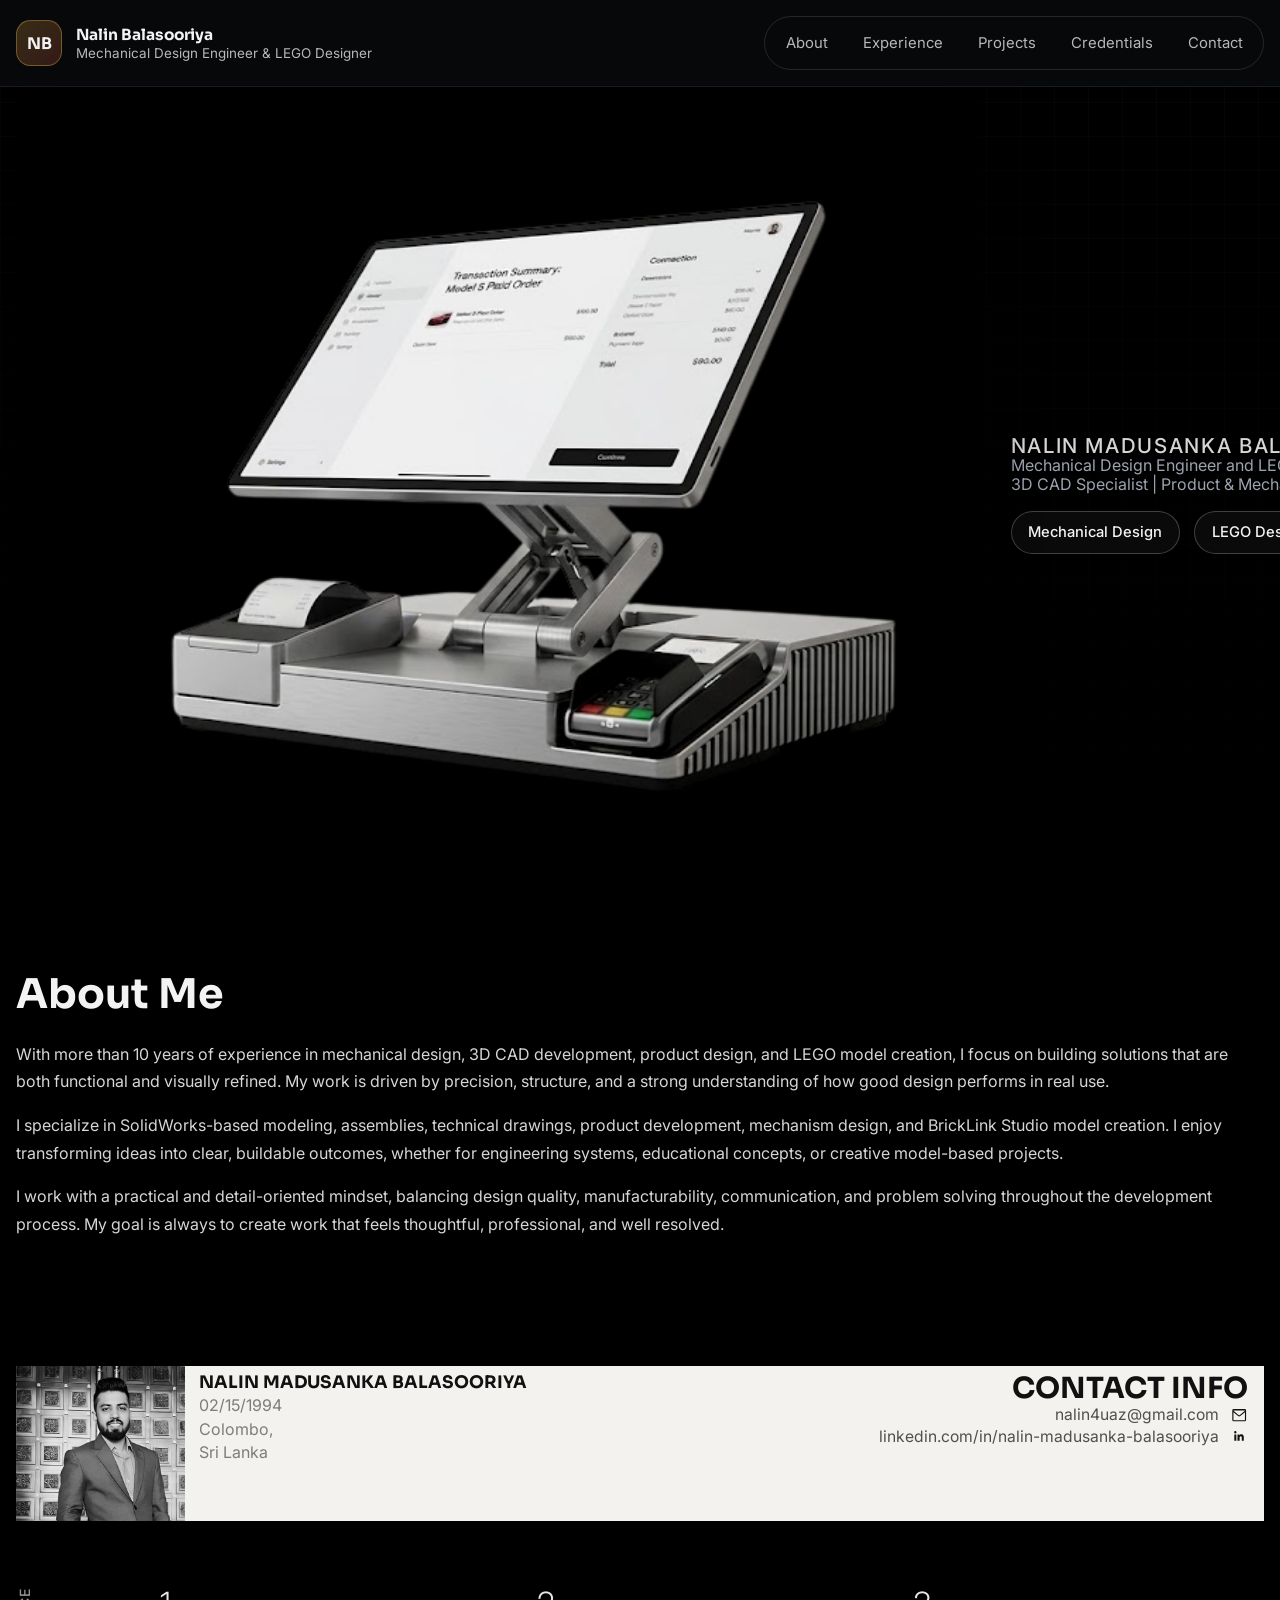
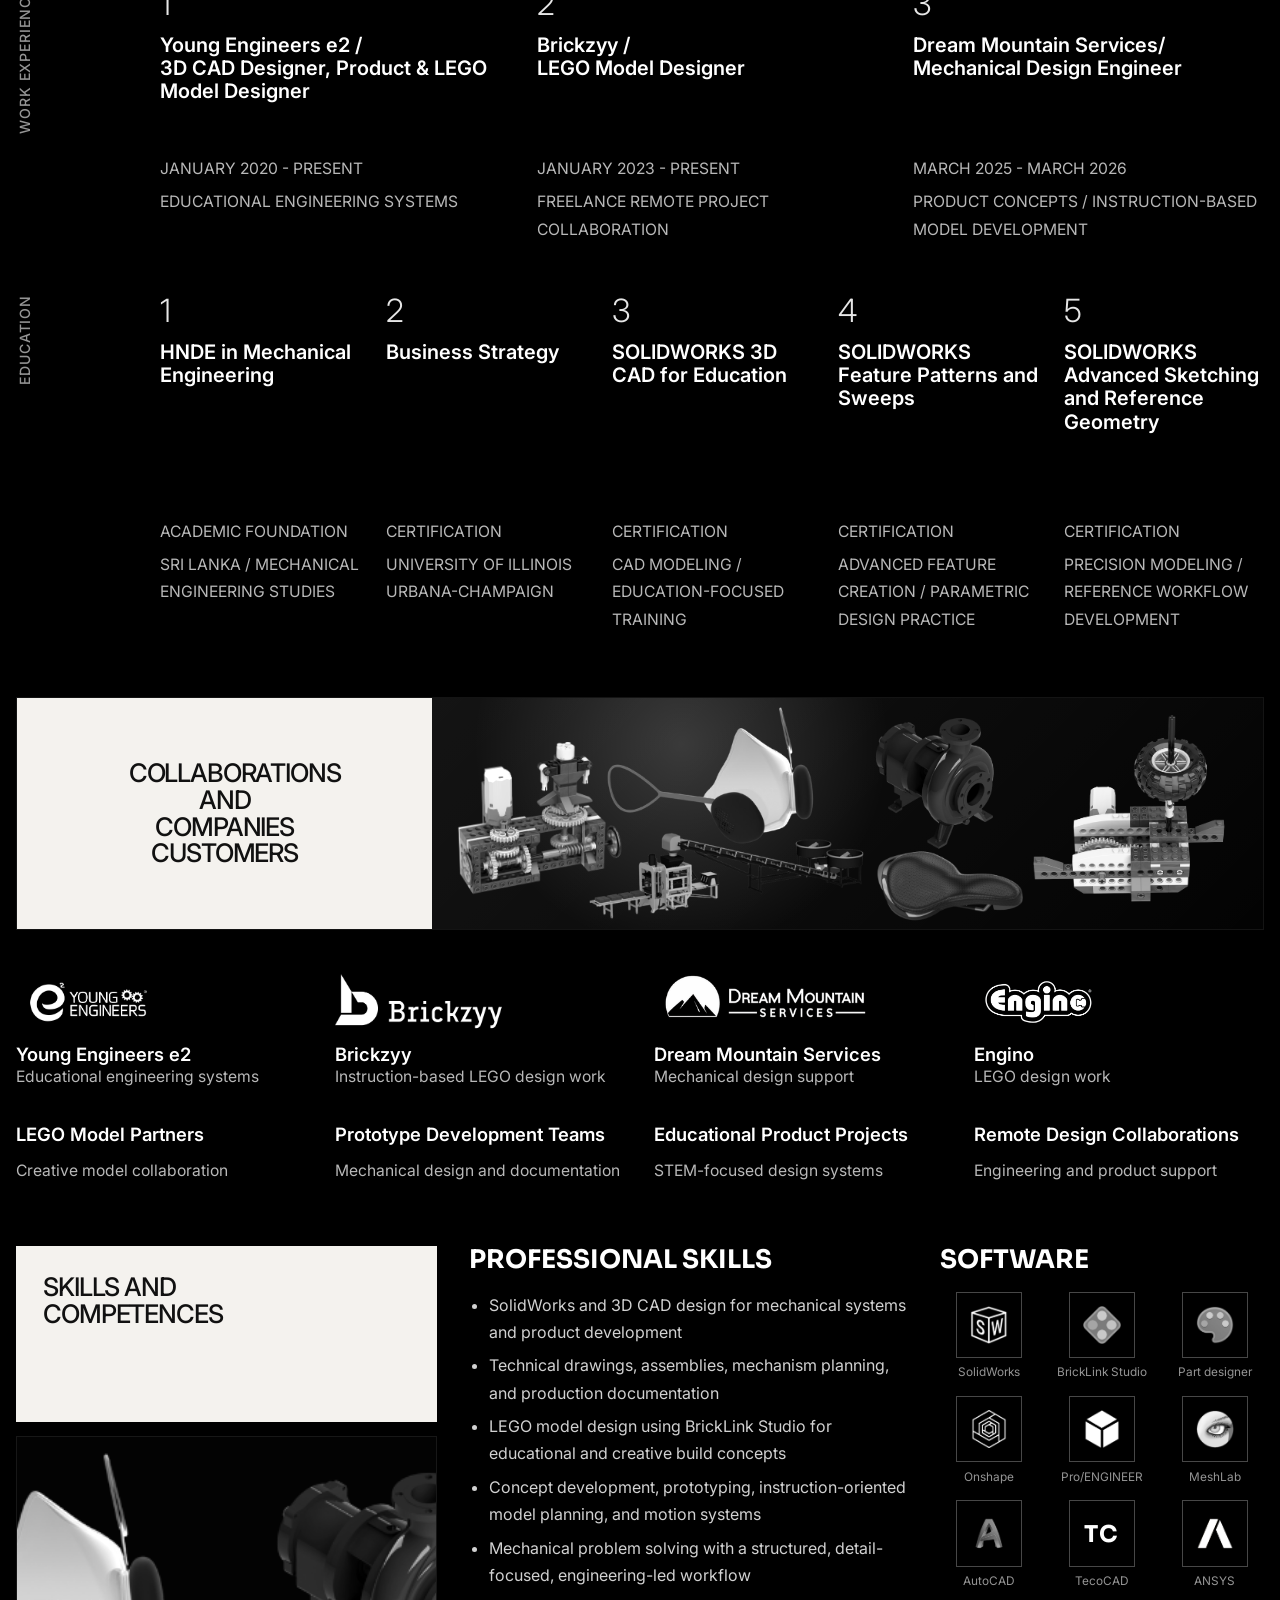
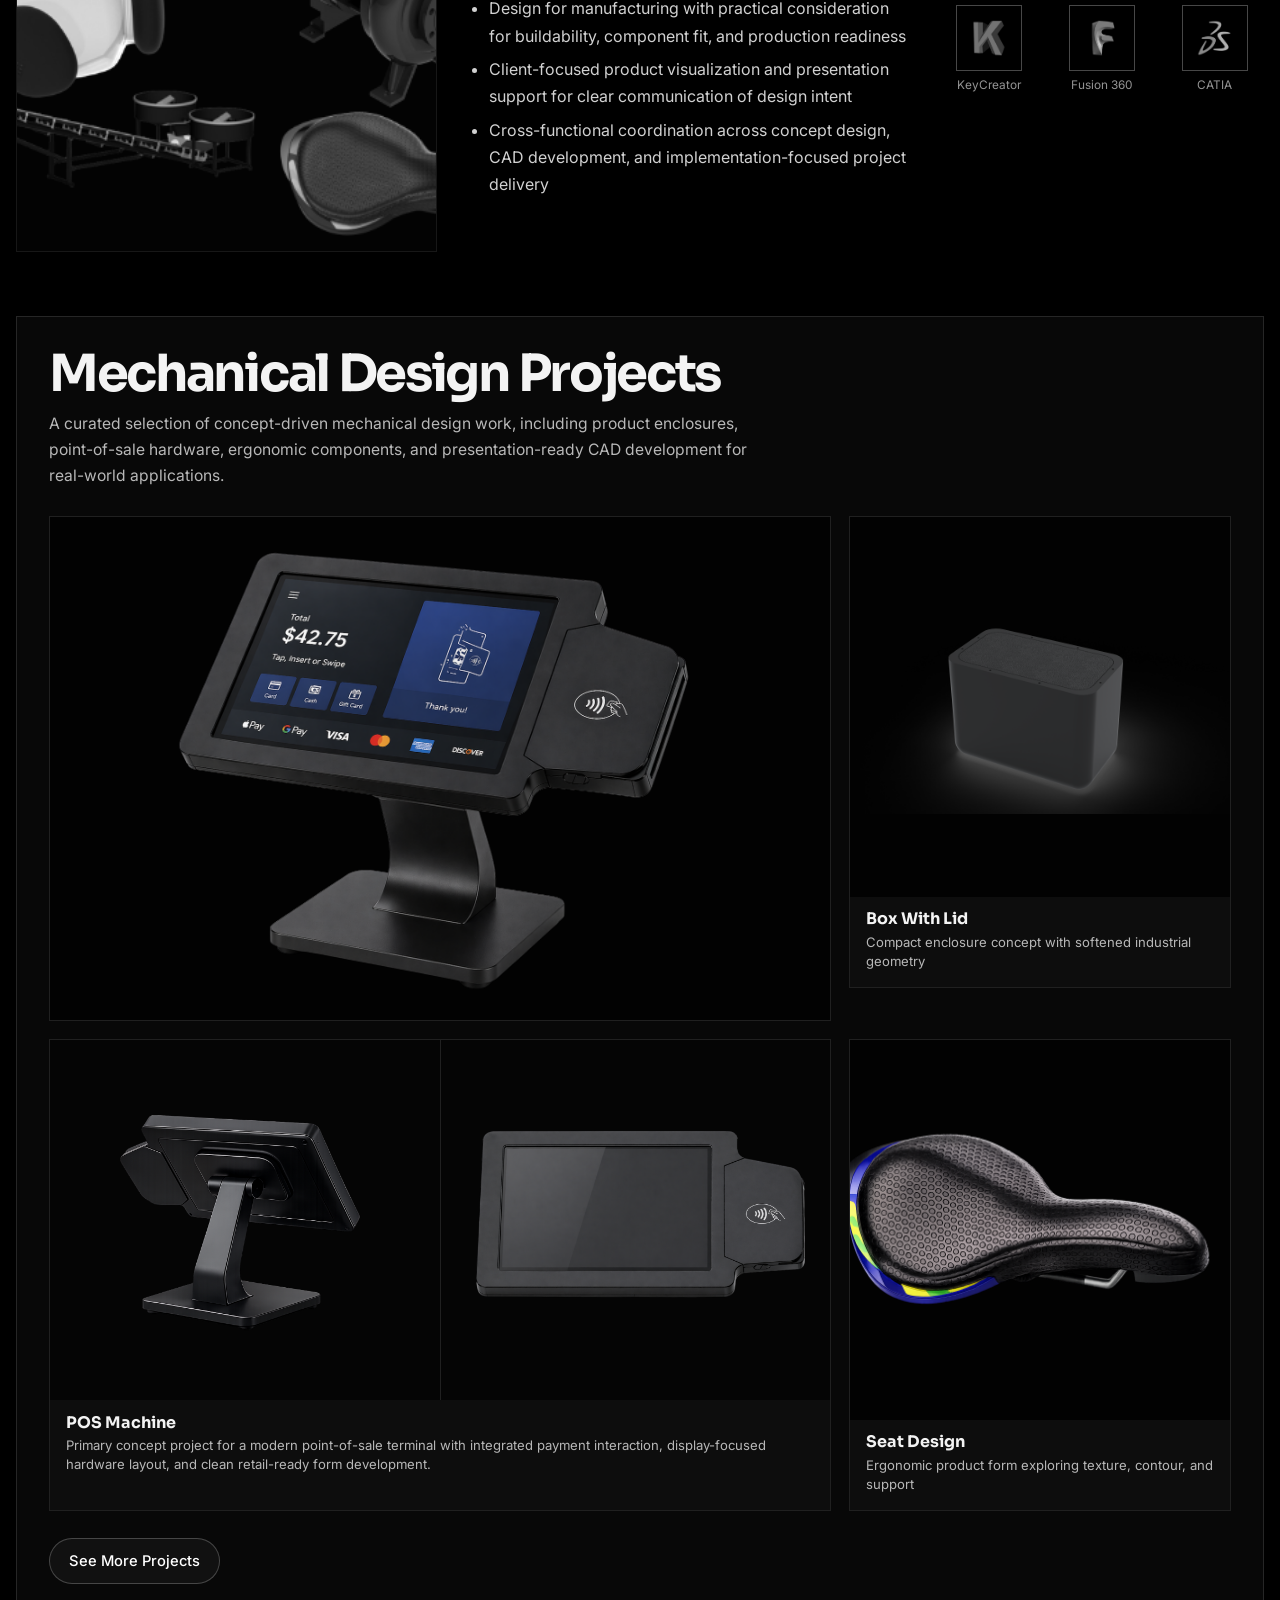
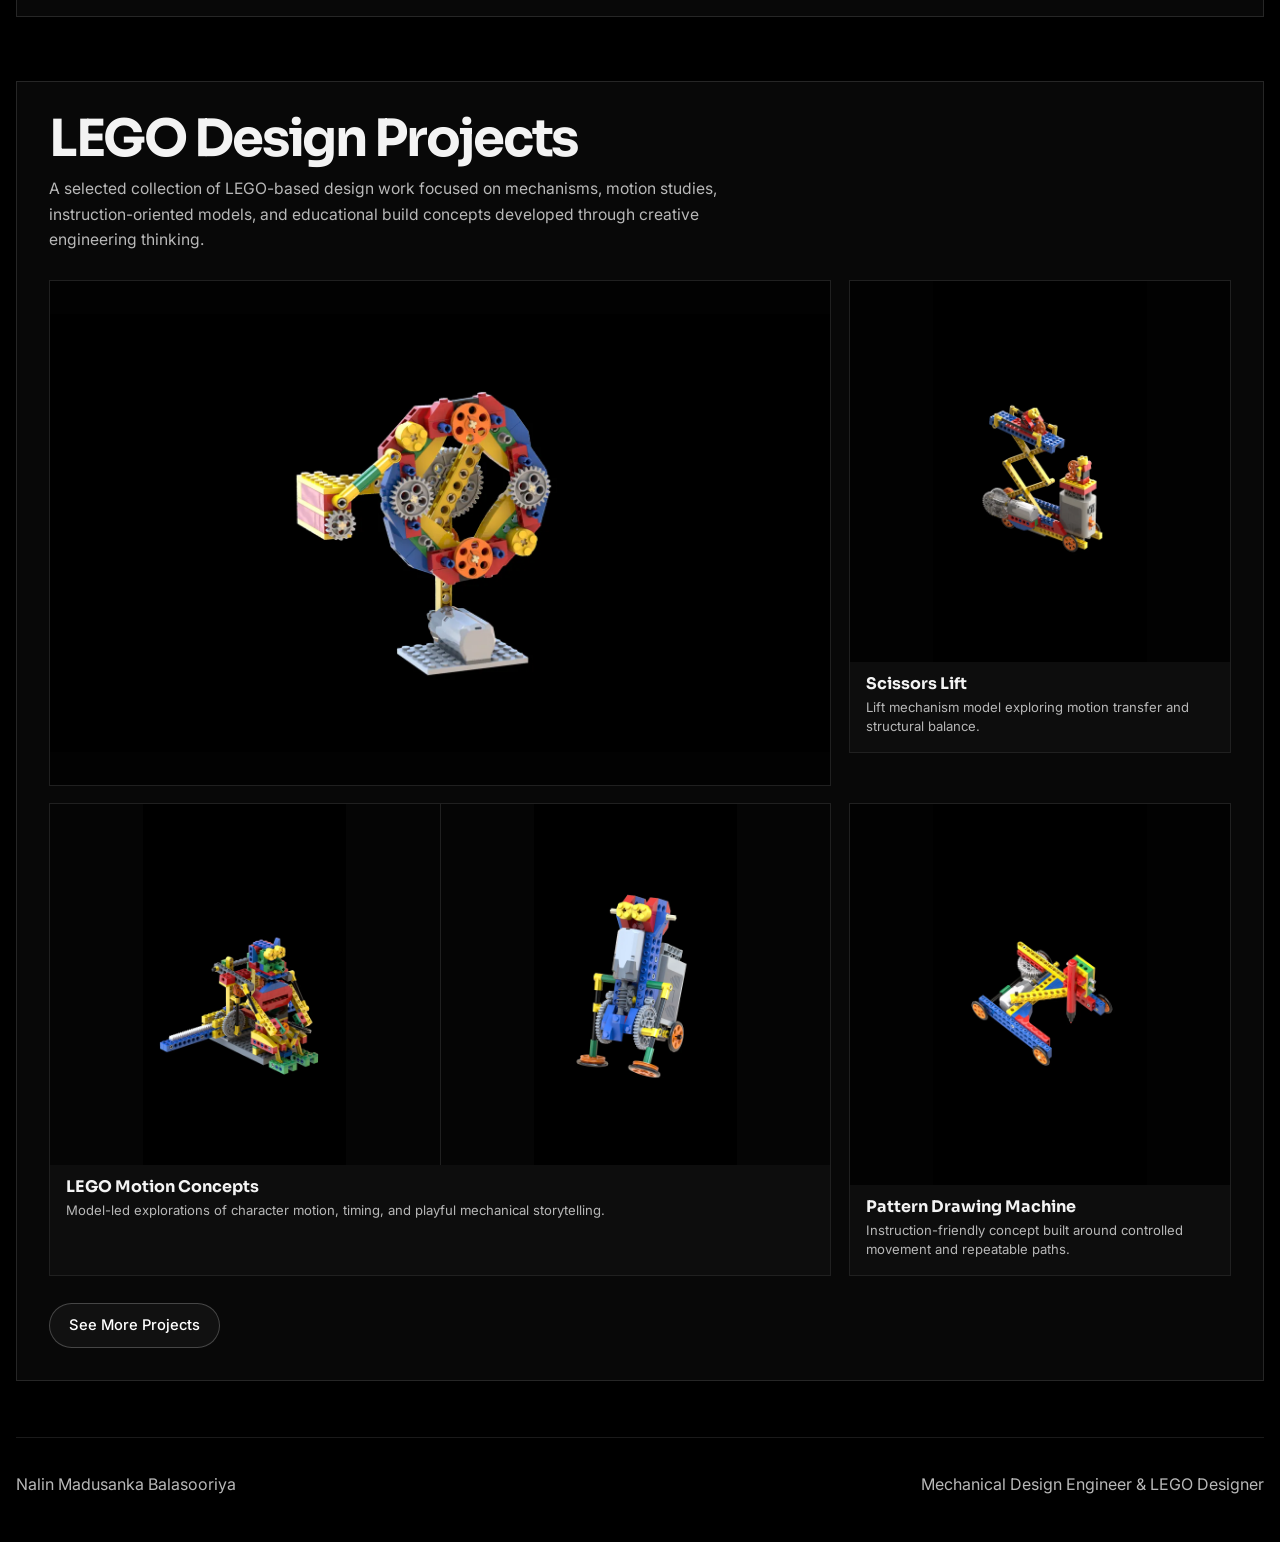
==== index.html @ e6e5eb61 "Publish portfolio site" ====
<!DOCTYPE html>
<html lang="en">
  <head>
    <meta charset="UTF-8" />
    <meta name="viewport" content="width=device-width, initial-scale=1.0" />
    <title>Nalin Madusanka Balasooriya | Mechanical Design Engineer & LEGO Designer</title>
    <meta
      name="description"
      content="Portfolio of Nalin Madusanka Balasooriya, Mechanical Design Engineer and LEGO Designer specializing in SolidWorks, product development, CAD systems, and LEGO model design."
    />
    <link rel="preconnect" href="https://fonts.googleapis.com" />
    <link rel="preconnect" href="https://fonts.gstatic.com" crossorigin />
    <link
      href="https://fonts.googleapis.com/css2?family=Inter:wght@400;500;600;700;800&family=Sora:wght@600;700;800&display=swap"
      rel="stylesheet"
    />
    <link rel="stylesheet" href="styles.css?v=3" />
  </head>
  <body>
    <header class="topbar">
      <div class="shell topbar-inner">
        <a class="brand" href="#home" aria-label="Go to homepage">
          <span class="brand-mark">NB</span>
          <span class="brand-copy">
            <strong>Nalin Balasooriya</strong>
            <span>Mechanical Design Engineer & LEGO Designer</span>
          </span>
        </a>

        <button
          class="menu-toggle"
          type="button"
          aria-expanded="false"
          aria-controls="site-nav"
          aria-label="Toggle navigation"
        >
          <span></span>
          <span></span>
        </button>

        <nav class="nav" id="site-nav" aria-label="Primary navigation">
          <a href="#about">About</a>
          <a href="#experience">Experience</a>
          <a href="projects.html">Projects</a>
          <a href="#credentials">Credentials</a>
          <a href="#contact">Contact</a>
        </nav>
      </div>
    </header>

    <main id="home">
      <section class="hero-band">
        <div class="shell hero-layout">
          <div class="hero-gallery">
            <div class="hero-showcase">
              <article class="hero-frame hero-frame-large">
                <img src="assets/hero/hero-main-transparent.png" alt="Hero project composition" loading="eager" />
              </article>
            </div>
          </div>

          <div class="hero-copy">
            <p class="hero-nameplate">NALIN MADUSANKA BALASOORIYA</p>
            <p class="hero-subtitle">
              Mechanical Design Engineer and LEGO Designer | 3D CAD Specialist |
              Product & Mechanical Design
            </p>
            <div class="hero-discipline-buttons">
              <a class="discipline-button" href="projects.html#mechanical-gallery">Mechanical Design</a>
              <a class="discipline-button" href="projects.html#lego-gallery">LEGO Design</a>
            </div>
          </div>
        </div>
      </section>

      <section class="about-contact-section" id="about">
        <div class="shell">
          <div class="about-block reveal">
            <h2>About Me</h2>
            <p>
              With more than 10 years of experience in mechanical design, 3D CAD
              development, product design, and LEGO model creation, I focus on
              building solutions that are both functional and visually refined.
              My work is driven by precision, structure, and a strong
              understanding of how good design performs in real use.
            </p>
            <p>
              I specialize in SolidWorks-based modeling, assemblies, technical
              drawings, product development, mechanism design, and BrickLink
              Studio model creation. I enjoy transforming ideas into clear,
              buildable outcomes, whether for engineering systems, educational
              concepts, or creative model-based projects.
            </p>
            <p>
              I work with a practical and detail-oriented mindset, balancing
              design quality, manufacturability, communication, and problem
              solving throughout the development process. My goal is always to
              create work that feels thoughtful, professional, and well
              resolved.
            </p>
          </div>

          <div class="contact-band reveal" id="contact">
            <div class="contact-band-visual">
              <img
                class="contact-band-photo"
                src="assets/profile/nalin-profile.png"
                alt="Portrait of Nalin Madusanka Balasooriya"
                loading="lazy"
              />
            </div>

            <div class="contact-band-details">
              <div class="contact-band-person">
                <h3>NALIN MADUSANKA BALASOORIYA</h3>
                <span>02/15/1994</span>
                <span>Colombo,</span>
                <span>Sri Lanka</span>
              </div>

              <div class="contact-band-info">
                <h3>CONTACT INFO</h3>
                <a href="mailto:nalin4uaz@gmail.com" class="contact-band-link">
                  <span>nalin4uaz@gmail.com</span>
                  <span class="contact-band-icon" aria-hidden="true">
                    <svg viewBox="0 0 24 24" role="img" focusable="false">
                      <path
                        d="M3 5.75A1.75 1.75 0 0 1 4.75 4h14.5A1.75 1.75 0 0 1 21 5.75v12.5A1.75 1.75 0 0 1 19.25 20H4.75A1.75 1.75 0 0 1 3 18.25V5.75Zm1.5.39v.18l7.02 5.63a.75.75 0 0 0 .96 0l7.02-5.63v-.18a.25.25 0 0 0-.25-.25H4.75a.25.25 0 0 0-.25.25Zm15 2.11-6.08 4.88a2.25 2.25 0 0 1-2.84 0L4.5 8.25v10a.25.25 0 0 0 .25.25h14.5a.25.25 0 0 0 .25-.25v-10Z"
                      />
                    </svg>
                  </span>
                </a>
                <a
                  href="https://www.linkedin.com/in/nalin-madusanka-balasooriya"
                  class="contact-band-link"
                  target="_blank"
                  rel="noreferrer"
                >
                  <span>linkedin.com/in/nalin-madusanka-balasooriya</span>
                  <span class="contact-band-icon" aria-hidden="true">
                    <svg viewBox="0 0 24 24" role="img" focusable="false">
                      <path
                        d="M6.94 8.5A1.56 1.56 0 1 1 6.94 5.38a1.56 1.56 0 0 1 0 3.12ZM5.63 9.75h2.63V18H5.63V9.75Zm4.13 0h2.52v1.13h.04c.35-.66 1.22-1.35 2.5-1.35 2.67 0 3.18 1.76 3.18 4.05V18h-2.63v-3.93c0-.94-.02-2.15-1.31-2.15-1.31 0-1.51 1.02-1.51 2.08V18H9.76V9.75Z"
                      />
                    </svg>
                  </span>
                </a>
              </div>
            </div>
          </div>
        </div>
      </section>

      <section class="story-section section-dark experience-page" id="experience">
        <div class="shell story-grid">
          <aside class="story-index reveal" aria-hidden="true"></aside>

          <div class="story-content">
            <div class="experience-board reveal">
              <div class="resume-row">
                <div class="resume-label">WORK EXPERIENCE</div>
                <div class="resume-track resume-track-work">
                  <article class="resume-card">
                    <span class="resume-number">1</span>
                    <h3>Young Engineers e2 /<br />3D CAD Designer, Product & LEGO Model Designer</h3>
                    <p class="resume-meta">JANUARY 2020 - PRESENT</p>
                    <p class="resume-location">EDUCATIONAL ENGINEERING SYSTEMS</p>
                  </article>

                  <article class="resume-card">
                    <span class="resume-number">2</span>
                    <h3>Brickzyy /<br />LEGO Model Designer</h3>
                    <p class="resume-meta">JANUARY 2023 - PRESENT</p>
                    <p class="resume-location">FREELANCE REMOTE PROJECT COLLABORATION</p>
                  </article>

                  <article class="resume-card">
                    <span class="resume-number">3</span>
                    <h3>Dream Mountain Services/<br />Mechanical Design Engineer</h3>
                    <p class="resume-meta">MARCH 2025 - MARCH 2026</p>
                    <p class="resume-location">PRODUCT CONCEPTS / INSTRUCTION-BASED MODEL DEVELOPMENT</p>
                  </article>
                </div>
              </div>

              <div class="resume-row">
                <div class="resume-label">EDUCATION</div>
                <div class="resume-track resume-track-education">
                  <article class="resume-card">
                    <span class="resume-number">1</span>
                    <h3>HNDE in Mechanical Engineering</h3>
                    <p class="resume-meta">ACADEMIC FOUNDATION</p>
                    <p class="resume-location">SRI LANKA / MECHANICAL ENGINEERING STUDIES</p>
                  </article>

                  <article class="resume-card">
                    <span class="resume-number">2</span>
                    <h3>Business Strategy</h3>
                    <p class="resume-meta">CERTIFICATION</p>
                    <p class="resume-location">UNIVERSITY OF ILLINOIS URBANA-CHAMPAIGN</p>
                  </article>

                  <article class="resume-card">
                    <span class="resume-number">3</span>
                    <h3>SOLIDWORKS 3D CAD for Education</h3>
                    <p class="resume-meta">CERTIFICATION</p>
                    <p class="resume-location">CAD MODELING / EDUCATION-FOCUSED TRAINING</p>
                  </article>

                  <article class="resume-card">
                    <span class="resume-number">4</span>
                    <h3>SOLIDWORKS Feature Patterns and Sweeps</h3>
                    <p class="resume-meta">CERTIFICATION</p>
                    <p class="resume-location">ADVANCED FEATURE CREATION / PARAMETRIC DESIGN PRACTICE</p>
                  </article>

                  <article class="resume-card">
                    <span class="resume-number">5</span>
                    <h3>SOLIDWORKS Advanced Sketching and Reference Geometry</h3>
                    <p class="resume-meta">CERTIFICATION</p>
                    <p class="resume-location">PRECISION MODELING / REFERENCE WORKFLOW DEVELOPMENT</p>
                  </article>
                </div>
              </div>
            </div>
          </div>
        </div>
      </section>

      <section class="story-section section-dark" id="projects">
        <div class="shell story-grid">
          <aside class="story-index reveal" aria-hidden="true"></aside>

          <div class="story-content">
            <div class="collab-hero reveal">
              <div class="collab-intro">
                <h2>Collaborations and Companies Customers</h2>
              </div>
              <div class="collab-visual">
                <img
                  src="assets/hero/collab-banner.png"
                  alt="Industrial design placeholder render"
                  loading="lazy"
                />
              </div>
            </div>

            <div class="collab-grid reveal">
              <article class="collab-card">
                <div class="collab-logo collab-logo-image" aria-label="Young Engineers e2 logo">
                  <img
                    src="assets/logos/young-engineers-e2-white-v2.png"
                    alt="Young Engineers e2 logo"
                    loading="lazy"
                  />
                </div>
                <h3>Young Engineers e2</h3>
                <p>Educational engineering systems</p>
              </article>

              <article class="collab-card">
                <div class="collab-logo collab-logo-image" aria-label="Brickzyy logo">
                  <img
                    src="assets/logos/brickzyy-logo-white.png"
                    alt="Brickzyy logo"
                    loading="lazy"
                  />
                </div>
                <h3>Brickzyy</h3>
                <p>Instruction-based LEGO design work</p>
              </article>

              <article class="collab-card">
                <div class="collab-logo collab-logo-image" aria-label="Dream Mountain Services logo">
                  <img
                    src="assets/logos/dream-mountain-services-white.png"
                    alt="Dream Mountain Services logo"
                    loading="lazy"
                  />
                </div>
                <h3>Dream Mountain Services</h3>
                <p>Mechanical design support</p>
              </article>

              <article class="collab-card">
                <div class="collab-logo collab-logo-image" aria-label="Engino logo">
                  <img
                    src="assets/logos/engino-white.png"
                    alt="Engino logo"
                    loading="lazy"
                  />
                </div>
                <h3>Engino</h3>
                <p>LEGO design work</p>
              </article>

              <article class="collab-card">
                <h3>LEGO Model Partners</h3>
                <p>Creative model collaboration</p>
              </article>

              <article class="collab-card">
                <h3>Prototype Development Teams</h3>
                <p>Mechanical design and documentation</p>
              </article>

              <article class="collab-card">
                <h3>Educational Product Projects</h3>
                <p>STEM-focused design systems</p>
              </article>

              <article class="collab-card">
                <h3>Remote Design Collaborations</h3>
                <p>Engineering and product support</p>
              </article>
            </div>
          </div>
        </div>
      </section>

      <section class="story-section section-dark" id="credentials">
        <div class="shell story-grid">
          <aside class="story-index reveal" aria-hidden="true"></aside>

          <div class="story-content">
            <div class="competency-layout reveal">
              <div class="competency-left">
                <div class="competency-heading-box">
                  <h2>Skills and Competences</h2>
                </div>
                <div class="competency-image-box">
                  <img
                    src="assets/hero/collab-banner.png"
                    alt="Engineering systems detail render"
                    loading="lazy"
                  />
                </div>
              </div>

              <div class="competency-right">
                <div class="competency-top">
                  <section class="competency-panel competency-text-panel">
                    <h3>Professional Skills</h3>
                    <ul class="competency-list">
                      <li>SolidWorks and 3D CAD design for mechanical systems and product development</li>
                      <li>Technical drawings, assemblies, mechanism planning, and production documentation</li>
                      <li>LEGO model design using BrickLink Studio for educational and creative build concepts</li>
                      <li>Concept development, prototyping, instruction-oriented model planning, and motion systems</li>
                      <li>Mechanical problem solving with a structured, detail-focused, engineering-led workflow</li>
                      <li>Design for manufacturing with practical consideration for buildability, component fit, and production readiness</li>
                      <li>Client-focused product visualization and presentation support for clear communication of design intent</li>
                      <li>Cross-functional coordination across concept design, CAD development, and implementation-focused project delivery</li>
                    </ul>
                  </section>

                  <section class="competency-panel software-panel">
                    <h3>Software</h3>
                    <div class="software-grid">
                      <div class="software-item">
                        <span class="software-icon-image">
                          <img src="assets/software/solidworks-icon.png" alt="SolidWorks icon" loading="lazy" />
                        </span>
                        <small>SolidWorks</small>
                      </div>
                      <div class="software-item">
                        <span class="software-icon-image">
                          <img src="assets/software/bricklink-studio-icon.png" alt="BrickLink Studio icon" loading="lazy" />
                        </span>
                        <small>BrickLink Studio</small>
                      </div>
                      <div class="software-item">
                        <span class="software-icon-image">
                          <img src="assets/software/part-designer-icon.png" alt="Part designer icon" loading="lazy" />
                        </span>
                        <small>Part designer</small>
                      </div>
                      <div class="software-item">
                        <span class="software-icon-image">
                          <img src="assets/software/onshape-icon.png" alt="Onshape icon" loading="lazy" />
                        </span>
                        <small>Onshape</small>
                      </div>
                      <div class="software-item">
                        <span class="software-icon-image">
                          <img src="assets/software/pro-engineer-icon.png" alt="Pro/ENGINEER icon" loading="lazy" />
                        </span>
                        <small>Pro/ENGINEER</small>
                      </div>
                      <div class="software-item">
                        <span class="software-icon-image">
                          <img src="assets/software/meshlab-icon.png" alt="MeshLab icon" loading="lazy" />
                        </span>
                        <small>MeshLab</small>
                      </div>
                      <div class="software-item">
                        <span class="software-icon-image">
                          <img src="assets/software/autocad-icon.png" alt="AutoCAD icon" loading="lazy" />
                        </span>
                        <small>AutoCAD</small>
                      </div>
                      <div class="software-item"><span>TC</span><small>TecoCAD</small></div>
                      <div class="software-item">
                        <span class="software-icon-image">
                          <img src="assets/software/ansys-icon.png" alt="ANSYS icon" loading="lazy" />
                        </span>
                        <small>ANSYS</small>
                      </div>
                      <div class="software-item">
                        <span class="software-icon-image">
                          <img src="assets/software/keycreator-icon.png" alt="KeyCreator icon" loading="lazy" />
                        </span>
                        <small>KeyCreator</small>
                      </div>
                      <div class="software-item">
                        <span class="software-icon-image">
                          <img src="assets/software/fusion360-icon.png" alt="Fusion 360 icon" loading="lazy" />
                        </span>
                        <small>Fusion 360</small>
                      </div>
                      <div class="software-item">
                        <span class="software-icon-image">
                          <img src="assets/software/catia-icon.png" alt="CATIA icon" loading="lazy" />
                        </span>
                        <small>CATIA</small>
                      </div>
                    </div>
                  </section>
                </div>
              </div>
            </div>
          </div>
        </div>
      </section>

      <section class="story-section section-dark" id="mechanical-projects">
        <div class="shell story-grid">
          <div class="story-content">
            <div class="project-showcase reveal">
              <div class="project-showcase-intro">
                <h2>Mechanical Design Projects</h2>
                <p>
                  A curated selection of concept-driven mechanical design work,
                  including product enclosures, point-of-sale hardware,
                  ergonomic components, and presentation-ready CAD development
                  for real-world applications.
                </p>
              </div>

              <div class="project-showcase-grid">
                <article class="project-sample project-sample-featured">
                  <img
                    src="assets/projects/sample-pos-main.png"
                    alt="Point-of-sale terminal featured render"
                    loading="lazy"
                  />
                </article>

                <article class="project-sample">
                  <img
                    src="assets/projects/sample-box.png"
                    alt="Rounded box with lid product concept"
                    loading="lazy"
                  />
                  <div class="project-sample-caption">
                    <h3>Box With Lid</h3>
                    <p>Compact enclosure concept with softened industrial geometry</p>
                  </div>
                </article>

                <article class="project-sample project-sample-wide">
                  <div class="project-sample-duo">
                    <img
                      src="assets/projects/sample-pos-front-v2.png?v=2"
                      alt="Point-of-sale terminal front render"
                      loading="lazy"
                    />
                    <img
                      src="assets/projects/sample-pos-rear-v2.png?v=2"
                      alt="Point-of-sale terminal rear render"
                      loading="lazy"
                    />
                  </div>
                  <div class="project-sample-caption">
                    <h3>POS Machine</h3>
                    <p>Primary concept project for a modern point-of-sale terminal with integrated payment interaction, display-focused hardware layout, and clean retail-ready form development.</p>
                  </div>
                </article>

                <article class="project-sample">
                  <img
                    src="assets/projects/sample-seat.png"
                    alt="Performance bicycle seat render"
                    loading="lazy"
                  />
                  <div class="project-sample-caption">
                    <h3>Seat Design</h3>
                    <p>Ergonomic product form exploring texture, contour, and support</p>
                  </div>
                </article>
              </div>

              <div class="project-showcase-action">
                <a class="project-more-button" href="projects.html#mechanical-gallery">See More Projects</a>
              </div>
            </div>
          </div>
        </div>
      </section>

      <section class="story-section section-dark" id="lego-projects">
        <div class="shell story-grid">
          <aside class="story-index reveal" aria-hidden="true"></aside>

          <div class="story-content">
            <div class="project-showcase reveal">
              <div class="project-showcase-intro">
                <h2>LEGO Design Projects</h2>
                <p>
                  A selected collection of LEGO-based design work focused on
                  mechanisms, motion studies, instruction-oriented models, and
                  educational build concepts developed through creative
                  engineering thinking.
                </p>
              </div>

              <div class="project-showcase-grid">
                <article class="project-sample project-sample-featured">
                  <img
                    src="assets/projects/fortune-carousel.webp"
                    alt="Fortune Carousel LEGO mechanical project"
                    loading="lazy"
                  />
                </article>

                <article class="project-sample">
                  <img
                    src="assets/projects/scissors-lift.webp"
                    alt="Scissors lift LEGO engineering model"
                    loading="lazy"
                  />
                  <div class="project-sample-caption">
                    <h3>Scissors Lift</h3>
                    <p>Lift mechanism model exploring motion transfer and structural balance.</p>
                  </div>
                </article>

                <article class="project-sample project-sample-wide">
                  <div class="project-sample-duo">
                    <img
                      src="assets/projects/drummer.webp"
                      alt="Drummer LEGO automaton"
                      loading="lazy"
                    />
                    <img
                      src="assets/projects/snail-robot.webp"
                      alt="Snail robot LEGO concept"
                      loading="lazy"
                    />
                  </div>
                  <div class="project-sample-caption">
                    <h3>LEGO Motion Concepts</h3>
                    <p>Model-led explorations of character motion, timing, and playful mechanical storytelling.</p>
                  </div>
                </article>

                <article class="project-sample">
                  <img
                    src="assets/projects/pattern-drawing-machine.webp"
                    alt="Pattern drawing machine LEGO concept"
                    loading="lazy"
                  />
                  <div class="project-sample-caption">
                    <h3>Pattern Drawing Machine</h3>
                    <p>Instruction-friendly concept built around controlled movement and repeatable paths.</p>
                  </div>
                </article>
              </div>

              <div class="project-showcase-action">
                <a class="project-more-button" href="projects.html#lego-gallery">See More Projects</a>
              </div>
            </div>
          </div>
        </div>
      </section>
    </main>

    <footer class="footer">
      <div class="shell footer-inner">
        <p>Nalin Madusanka Balasooriya</p>
        <p>Mechanical Design Engineer & LEGO Designer</p>
      </div>
    </footer>

    <script src="script.js?v=3"></script>
  </body>
</html>
---- styles.css ----
:root {
  --bg: #0b0f1a;
  --bg-soft: #121212;
  --white: #f4f2ee;
  --white-soft: #ece8e1;
  --text-dark: #111111;
  --text-light: #f3f3f3;
  --muted-dark: #5b5b5b;
  --muted-light: #b8b8b8;
  --line-light: rgba(255, 255, 255, 0.12);
  --line-dark: rgba(0, 0, 0, 0.12);
  --accent: #2563eb;
  --accent-strong: #e7d993;
  --shadow: 0 24px 56px rgba(0, 0, 0, 0.28);
  --shell: 1260px;
}

* {
  box-sizing: border-box;
}

html {
  scroll-behavior: smooth;
}

section[id],
.about-block,
.contact-band {
  scroll-margin-top: 7.25rem;
}

body {
  margin: 0;
  background: var(--bg);
  color: var(--text-light);
  font-family: "Inter", sans-serif;
}

body::before {
  content: "";
  position: fixed;
  inset: 0;
  background-image:
    linear-gradient(rgba(255, 255, 255, 0.03) 1px, transparent 1px),
    linear-gradient(90deg, rgba(255, 255, 255, 0.03) 1px, transparent 1px);
  background-size: 34px 34px;
  mask-image: linear-gradient(180deg, rgba(0, 0, 0, 0.68), transparent 92%);
  pointer-events: none;
}

a {
  color: inherit;
  text-decoration: none;
}

button,
input,
textarea,
select {
  font: inherit;
}

img {
  max-width: 100%;
}

.shell {
  width: min(calc(100% - 2rem), var(--shell));
  margin: 0 auto;
}

.topbar {
  position: sticky;
  top: 0;
  z-index: 40;
  padding: 1rem 0;
  background: rgba(8, 8, 8, 0.84);
  backdrop-filter: blur(14px);
  border-bottom: 1px solid rgba(255, 255, 255, 0.08);
}

.topbar-inner {
  display: flex;
  align-items: center;
  justify-content: space-between;
  gap: 1rem;
}

.brand {
  display: inline-flex;
  align-items: center;
  gap: 0.85rem;
}

.brand-mark {
  display: grid;
  place-items: center;
  width: 2.9rem;
  height: 2.9rem;
  border: 1px solid rgba(227, 185, 74, 0.36);
  border-radius: 0.9rem;
  background: linear-gradient(135deg, rgba(227, 185, 74, 0.22), rgba(215, 91, 70, 0.22));
  font-family: "Sora", sans-serif;
  font-weight: 700;
}

.brand-copy {
  display: flex;
  flex-direction: column;
  gap: 0.08rem;
}

.brand-copy strong {
  font-family: "Sora", sans-serif;
  font-size: 0.96rem;
}

.brand-copy span:last-child {
  color: var(--muted-light);
  font-size: 0.84rem;
}

.nav {
  display: flex;
  align-items: center;
  gap: 0.35rem;
  padding: 0.35rem;
  border: 1px solid var(--line-light);
  border-radius: 999px;
}

.nav a {
  padding: 0.72rem 0.92rem;
  border-radius: 999px;
  color: var(--muted-light);
  font-size: 0.93rem;
  transition: background 180ms ease, color 180ms ease;
}

.nav a:hover,
.nav a:focus-visible,
.nav a.is-active {
  background: rgba(255, 255, 255, 0.08);
  color: var(--text-light);
}

.menu-toggle {
  display: none;
  width: 3rem;
  height: 3rem;
  border: 1px solid var(--line-light);
  border-radius: 999px;
  background: transparent;
  padding: 0;
}

.menu-toggle span {
  display: block;
  width: 1.15rem;
  height: 2px;
  margin: 0.34rem auto;
  background: var(--text-light);
  transition: transform 180ms ease;
}

.hero-band {
  padding: 0;
  background: #000000;
}

.hero-layout {
  display: grid;
  grid-template-columns: minmax(0, 1.9fr) minmax(220px, 0.5fr);
  gap: 2rem;
  align-items: center;
  min-height: calc(100vh - 5.3rem);
}

.hero-copy {
  display: grid;
  align-content: center;
  justify-items: start;
  max-width: 22rem;
  padding: 0;
}

.eyebrow,
.story-index span,
.case-kicker,
.experience-key span,
.hero-caption span {
  display: inline-flex;
  margin-bottom: 0.9rem;
  color: var(--accent);
  font-size: 0.76rem;
  font-weight: 700;
  letter-spacing: 0.14em;
  text-transform: uppercase;
}

.hero-band h1,
.story-content h2,
.case-text h2,
.contact-copy h2 {
  margin: 0;
  font-family: "Sora", sans-serif;
  letter-spacing: -0.045em;
  line-height: 0.96;
}

.hero-band h1 {
  font-size: clamp(2.4rem, 3.7vw, 3.6rem);
  max-width: 8ch;
  line-height: 1.03;
  font-weight: 600;
}

.hero-nameplate {
  margin: 0;
  color: rgba(255, 255, 255, 0.84);
  font-size: 1.28rem;
  font-weight: 500;
  white-space: nowrap;
  letter-spacing: 0.08em;
  line-height: 1;
}

.hero-subtitle {
  margin: 0;
  max-width: 28rem;
  color: #9ca3af;
  font-size: 1rem;
  font-weight: 400;
  line-height: 1.2;
}

.hero-discipline-buttons {
  display: flex;
  flex-wrap: wrap;
  gap: 0.85rem;
  margin-top: 1rem;
}

.discipline-button {
  display: inline-flex;
  align-items: center;
  justify-content: center;
  min-height: 2.7rem;
  padding: 0.68rem 1.05rem;
  border: 1px solid rgba(255, 255, 255, 0.22);
  border-radius: 999px;
  color: var(--text-light);
  font-size: 0.92rem;
  font-weight: 500;
  line-height: 1;
  background: rgba(255, 255, 255, 0.04);
  transition: background 180ms ease, border-color 180ms ease, transform 180ms ease;
}

.discipline-button:hover,
.discipline-button:focus-visible {
  background: rgba(255, 255, 255, 0.1);
  border-color: rgba(255, 255, 255, 0.34);
  transform: translateY(-1px);
}

.hero-headline,
.hero-text,
.story-content p,
.experience-detail p,
.case-text p,
.muted-copy,
.contact-copy p,
.identity-inner p,
.identity-inner span,
.identity-meta a,
.identity-meta span {
  line-height: 1.75;
}

.hero-gallery {
  position: relative;
  min-height: 100%;
}

.hero-showcase,
.hero-frame,
.case-study,
.panel,
.experience-row,
.contact-sheet,
.identity-inner {
  box-shadow: var(--shadow);
}

.hero-showcase {
  position: relative;
  min-height: 50rem;
}

.hero-frame {
  overflow: hidden;
  border: none;
  background: #000000;
}

.hero-frame img {
  display: block;
  width: 100%;
  height: 100%;
  object-fit: contain;
  object-position: center center;
  transform: scale(1.16);
  filter: contrast(1.04);
}

.hero-frame-large {
  position: absolute;
  inset: 0;
}

.about-contact-section {
  padding: 4.5rem 0 0;
  background: #000000;
  color: var(--text-light);
}

.about-block {
  max-width: 100%;
}

.about-block h2 {
  margin: 0 0 1.6rem;
  font-family: "Sora", sans-serif;
  font-size: clamp(2.1rem, 3.2vw, 3.1rem);
  line-height: 1;
}

.about-block p {
  max-width: 92rem;
  margin: 0 0 1rem;
  color: rgba(255, 255, 255, 0.84);
  font-size: 1rem;
  line-height: 1.72;
}

.contact-band {
  display: grid;
  grid-template-columns: 155px minmax(0, 1fr);
  column-gap: 0.75rem;
  margin-top: 8rem;
  background: var(--white);
  color: var(--text-dark);
  box-shadow: var(--shadow);
  overflow: hidden;
}

.contact-band-visual {
  min-height: 5.8rem;
  background: #d9d9d9;
}

.contact-band-photo {
  display: block;
  width: 100%;
  height: 100%;
  object-fit: cover;
  object-position: center top;
  transform: scale(1.18);
  transform-origin: center top;
  filter: grayscale(1);
}

.contact-band-details {
  display: grid;
  grid-template-columns: 1fr 1fr;
  gap: 1rem;
  padding: 0.55rem 1rem;
}

.contact-band-person h3,
.contact-band-info h3 {
  margin: 0;
  font-family: "Sora", sans-serif;
  font-size: 1.08rem;
  line-height: 0.9;
}

.contact-band-info h3 {
  font-size: 1.82rem;
}

.contact-band-person span,
.contact-band-info a {
  display: block;
}

.contact-band-person span {
  margin-top: 0.34rem;
  color: rgba(17, 17, 17, 0.52);
  font-size: 1rem;
  line-height: 1.15;
}

.contact-band-info {
  text-align: right;
  display: grid;
  justify-items: end;
  align-content: start;
  row-gap: 0.2rem;
}

.contact-band-info h3 {
  margin-bottom: 0.1rem;
}

.contact-band-info a {
  margin-top: 0;
  padding: 0;
  color: rgba(17, 17, 17, 0.72);
  font-size: 0.98rem;
  line-height: 1;
}

.contact-band-link {
  display: inline-grid;
  grid-template-columns: auto 1.15rem;
  align-items: center;
  column-gap: 0.65rem;
  width: auto;
  justify-content: end;
}

.contact-band-info a.contact-band-link {
  display: inline-grid;
}

.contact-band-link span:first-child {
  text-align: right;
}

.contact-band-icon {
  display: inline-flex;
  align-items: center;
  justify-content: center;
  width: 1.15rem;
  height: 1.15rem;
  color: #111111;
  flex: 0 0 auto;
  justify-self: end;
}

.contact-band-icon svg {
  display: block;
  width: 100%;
  height: 100%;
  fill: currentColor;
}

.story-section {
  padding: 4rem 0 0;
}

.section-light {
  background: var(--white);
  color: var(--text-dark);
}

.section-dark {
  background: #000000;
  color: var(--text-light);
}

.story-grid {
  display: grid;
  grid-template-columns: 180px minmax(0, 1fr);
  gap: 2rem;
  align-items: start;
}

.story-index {
  position: sticky;
  top: 6.6rem;
}

.story-index p {
  margin: 0;
  font-family: "Sora", sans-serif;
  font-size: 1.08rem;
  line-height: 1.1;
}

.section-light .story-index p,
.section-light .story-content p,
.section-light .experience-detail p,
.section-light .muted-copy,
.section-light .data-list {
  color: var(--muted-dark);
}

.section-dark .story-content p,
.section-dark .experience-detail p,
.section-dark .data-list,
.section-dark .contact-copy p {
  color: var(--muted-light);
}

.story-content h2 {
  font-size: clamp(2rem, 4vw, 4rem);
  max-width: 16ch;
  margin-bottom: 1rem;
}

.split-panels,
.credential-columns,
.project-pair {
  display: grid;
  gap: 1.25rem;
}

.split-panels {
  grid-template-columns: 1.15fr 0.85fr;
}

.credential-columns {
  grid-template-columns: 0.9fr 1.1fr;
}

.project-pair {
  grid-template-columns: repeat(2, minmax(0, 1fr));
  margin-top: 1.25rem;
}

.panel {
  padding: 1.6rem;
}

.panel-dark {
  border: 1px solid var(--line-light);
  background: rgba(255, 255, 255, 0.02);
}

.panel-light {
  border: 1px solid var(--line-dark);
  background: var(--white-soft);
}

.panel h2 {
  margin: 0 0 1rem;
  font-family: "Sora", sans-serif;
  font-size: 1.5rem;
  line-height: 1.1;
}

.data-list {
  margin: 0;
  padding-left: 1.2rem;
  line-height: 1.8;
}

.tag-grid {
  display: grid;
  grid-template-columns: repeat(2, minmax(0, 1fr));
  gap: 0.8rem;
}

.tag-grid span,
.case-tags li {
  display: inline-flex;
  align-items: center;
  justify-content: center;
  min-height: 3rem;
  padding: 0.6rem 0.8rem;
}

.section-dark .tag-grid span {
  border: 1px solid var(--line-light);
  background: rgba(255, 255, 255, 0.03);
}

.experience-stack {
  display: grid;
  gap: 1rem;
}

.experience-row {
  display: grid;
  grid-template-columns: 220px minmax(0, 1fr);
  gap: 1.5rem;
  padding: 1.45rem 1.5rem;
  border: 1px solid var(--line-dark);
  background: #fff;
}

.experience-key strong,
.experience-detail h3 {
  font-family: "Sora", sans-serif;
}

.experience-key strong {
  display: block;
  font-size: 1.05rem;
}

.experience-detail h3 {
  margin: 0 0 0.55rem;
  font-size: 1.25rem;
}

.experience-meta {
  margin: 0 0 0.8rem;
  color: rgba(17, 17, 17, 0.6);
  font-weight: 600;
}

.experience-page {
  background: #000000;
}

#credentials {
  background: #000000;
}

.experience-page .story-grid,
#projects .story-grid,
#credentials .story-grid,
#contact .story-grid,
#mechanical-projects .story-grid,
#lego-projects .story-grid,
#project-archive .story-grid,
#mechanical-gallery .story-grid,
#lego-gallery .story-grid {
  grid-template-columns: 1fr;
}

.experience-page .story-index,
#projects .story-index,
#credentials .story-index,
#contact .story-index,
#mechanical-projects .story-index,
#lego-projects .story-index,
#project-archive .story-index,
#mechanical-gallery .story-index,
#lego-gallery .story-index {
  display: none;
}

#mechanical-gallery .story-content,
#lego-gallery .story-content,
#mechanical-gallery .project-showcase,
#lego-gallery .project-showcase,
#mechanical-gallery .archive-gallery,
#lego-gallery .archive-gallery {
  width: 100%;
  max-width: none;
}

.experience-board {
  display: grid;
  gap: 3.25rem;
  padding-top: 0.2rem;
}

.resume-row {
  display: grid;
  grid-template-columns: 120px minmax(0, 1fr);
  gap: 1.5rem;
  align-items: start;
}

.resume-label {
  writing-mode: vertical-rl;
  transform: rotate(180deg);
  color: rgba(255, 255, 255, 0.58);
  font-size: 0.88rem;
  font-weight: 500;
  letter-spacing: 0.06em;
}

.resume-track {
  display: grid;
  grid-template-columns: repeat(auto-fit, minmax(180px, 1fr));
  gap: 1.6rem;
}

.resume-card {
  min-height: 100%;
  display: grid;
  align-content: start;
  grid-template-rows: auto minmax(7.6rem, auto) auto auto;
}

.resume-track-education .resume-card {
  grid-template-rows: auto minmax(9.8rem, auto) auto auto;
}

.resume-track-education .resume-card h3 {
  min-height: 9.8rem;
}

.resume-number {
  display: inline-block;
  margin-bottom: 0.85rem;
  color: rgba(255, 255, 255, 0.9);
  font-size: 2rem;
  font-weight: 300;
  line-height: 1;
}

.resume-card h3 {
  margin: 0 0 1.25rem;
  color: #ffffff;
  font-family: "Inter", sans-serif;
  font-size: clamp(1.25rem, 1.45vw, 1.9rem);
  font-weight: 600;
  line-height: 1.16;
}

.resume-meta,
.resume-location {
  margin: 0;
  color: rgba(255, 255, 255, 0.5);
  font-size: 0.98rem;
  line-height: 1.45;
  text-transform: uppercase;
}

.resume-location {
  margin-top: 0.35rem;
}

.case-study {
  overflow: hidden;
  border: 1px solid var(--line-light);
  background: rgba(255, 255, 255, 0.03);
}

.case-study-light {
  border-color: rgba(255, 255, 255, 0.12);
  background: var(--white);
  color: var(--text-dark);
}

.case-media {
  background: #000;
}

.case-media img {
  display: block;
  width: 100%;
  height: 100%;
  object-fit: contain;
  padding: 1rem;
}

.case-media.wide {
  min-height: 24rem;
}

.case-media.portrait {
  min-height: 28rem;
}

.case-text {
  padding: 1.6rem;
}

.case-text h2 {
  font-size: clamp(1.8rem, 3vw, 3rem);
  margin-bottom: 0.85rem;
}

.case-study-light .case-text p {
  color: rgba(17, 17, 17, 0.66);
}

.case-tags {
  display: flex;
  flex-wrap: wrap;
  gap: 0.7rem;
  margin: 1.1rem 0 0;
  padding: 0;
  list-style: none;
}

.case-study-light .case-tags li {
  border: 1px solid rgba(17, 17, 17, 0.12);
  background: rgba(17, 17, 17, 0.04);
}

.case-study:not(.case-study-light) .case-tags li {
  border: 1px solid var(--line-light);
  background: rgba(255, 255, 255, 0.04);
}

.mosaic-gallery {
  display: grid;
  grid-template-columns: repeat(4, minmax(0, 1fr));
  gap: 1rem;
  margin-top: 1.25rem;
}

.mosaic-gallery article {
  overflow: hidden;
  border: 1px solid var(--line-light);
  background: rgba(255, 255, 255, 0.02);
}

.mosaic-gallery img {
  display: block;
  width: 100%;
  aspect-ratio: 4 / 3;
  object-fit: contain;
  padding: 0.8rem;
  background: #000;
}

.mosaic-gallery span {
  display: block;
  padding: 0.9rem 1rem;
  font-family: "Sora", sans-serif;
}

.collab-hero {
  display: grid;
  grid-template-columns: minmax(260px, 0.95fr) minmax(0, 1.9fr);
  border: 1px solid rgba(255, 255, 255, 0.08);
  background: #000000;
  overflow: hidden;
}

.collab-intro {
  display: flex;
  align-items: center;
  justify-content: center;
  min-height: 13rem;
  padding: 1.7rem;
  background: #f4f2ee;
}

.collab-intro h2 {
  margin: 0;
  max-width: 12ch;
  text-align: center;
  color: #111111;
  font-family: "Inter", sans-serif;
  font-size: clamp(1.5rem, 2vw, 2.2rem);
  font-weight: 500;
  line-height: 1.04;
  text-transform: uppercase;
}

.collab-visual {
  min-height: 13rem;
  background:
    radial-gradient(circle at 30% 20%, rgba(255, 255, 255, 0.18), transparent 34%),
    linear-gradient(135deg, rgba(255, 255, 255, 0.08), rgba(255, 255, 255, 0.01));
}

.collab-visual img {
  display: block;
  width: 100%;
  height: 100%;
  object-fit: cover;
  object-position: center;
  filter: grayscale(1) contrast(1.05);
}

.collab-grid {
  display: grid;
  grid-template-columns: repeat(4, minmax(0, 1fr));
  gap: 2.3rem 1.8rem;
  padding-top: 2rem;
}

.collab-card {
  display: grid;
  align-content: start;
  grid-template-rows: minmax(2.2rem, auto) auto;
  gap: 0.12rem;
}

.collab-card:nth-child(-n+4) {
  grid-template-rows: 5rem auto auto;
  gap: 0.12rem;
}

.collab-logo {
  display: inline-flex;
  align-items: center;
  justify-content: center;
  width: fit-content;
  min-width: 4.1rem;
  min-height: 2.2rem;
  padding: 0.2rem 0.7rem;
  border: 1px solid rgba(255, 255, 255, 0.12);
  color: #ffffff;
  font-family: "Sora", sans-serif;
  font-size: 1.25rem;
  font-weight: 700;
  letter-spacing: 0.08em;
  text-transform: uppercase;
}

.collab-logo-image {
  display: flex;
  align-items: center;
  min-width: 0;
  min-height: 0;
  padding: 0;
  border: none;
  background: transparent;
}

.collab-card:nth-child(-n+4) .collab-logo-image {
  height: 5rem;
}

.collab-logo-image img {
  display: block;
  width: auto;
  max-width: 100%;
  height: 4rem;
  object-fit: contain;
}

.collab-card:nth-child(1) .collab-logo-image img {
  height: 5rem;
}

.collab-card:nth-child(1) .collab-logo-image {
  margin-left: -0.45rem;
}

.collab-card:nth-child(2) .collab-logo-image img {
  height: 3.5rem;
}

.collab-card:nth-child(2) {
  gap: 0.12rem;
}



.collab-card h3 {
  margin: 0;
  color: #ffffff;
  font-family: "Inter", sans-serif;
  font-size: clamp(1.15rem, 1.4vw, 1.55rem);
  font-weight: 600;
  line-height: 1.15;
  align-self: start;
}

.collab-card p {
  margin: 0;
  color: rgba(255, 255, 255, 0.58);
  font-size: 0.98rem;
  line-height: 1.3;
}

.competency-layout {
  display: grid;
  grid-template-columns: minmax(260px, 0.9fr) minmax(0, 1.7fr);
  gap: 2rem;
}

.competency-left {
  display: grid;
  grid-template-rows: auto 1fr;
  gap: 0.9rem;
}

.competency-heading-box {
  min-height: 11rem;
  padding: 1.7rem;
  background: #f4f2ee;
}

.competency-heading-box h2 {
  margin: 0;
  max-width: 11ch;
  color: #111111;
  font-family: "Inter", sans-serif;
  font-size: clamp(1.55rem, 2vw, 2.25rem);
  font-weight: 500;
  line-height: 1.06;
  text-transform: uppercase;
}

.competency-image-box {
  overflow: hidden;
  min-height: 26rem;
  border: 1px solid rgba(255, 255, 255, 0.08);
  background: #030303;
}

.competency-image-box img {
  display: block;
  width: 100%;
  height: 100%;
  object-fit: cover;
  object-position: center;
  filter: grayscale(1) contrast(1.05);
}

.competency-right {
  display: grid;
  gap: 2rem;
}

.competency-top {
  display: grid;
  grid-template-columns: minmax(0, 1.15fr) minmax(280px, 0.85fr);
  gap: 2rem;
}

.competency-panel h3 {
  margin: 0 0 1.2rem;
  color: #ffffff;
  font-family: "Sora", sans-serif;
  font-size: clamp(1.55rem, 2vw, 2.35rem);
  line-height: 1.05;
  text-transform: uppercase;
}

.competency-list {
  margin: 0;
  padding-left: 1.25rem;
  color: rgba(255, 255, 255, 0.82);
  font-size: 1rem;
  line-height: 1.7;
}

.competency-list li + li {
  margin-top: 0.4rem;
}

.software-grid {
  display: grid;
  grid-template-columns: repeat(3, minmax(0, 1fr));
  gap: 1rem 0.9rem;
}

.software-item {
  display: grid;
  justify-items: center;
  gap: 0.45rem;
}

.software-item span {
  display: grid;
  place-items: center;
  width: 4.15rem;
  aspect-ratio: 1 / 1;
  border: 1px solid rgba(255, 255, 255, 0.28);
  color: #ffffff;
  font-family: "Sora", sans-serif;
  font-size: 1.45rem;
  font-weight: 700;
  letter-spacing: 0.04em;
}

.software-icon-image img {
  display: block;
  width: 2.35rem;
  height: 2.35rem;
  object-fit: contain;
}

.software-item small {
  color: rgba(255, 255, 255, 0.58);
  font-size: 0.74rem;
  line-height: 1.25;
  text-align: center;
}

.patent-grid {
  display: grid;
  grid-template-columns: repeat(2, minmax(0, 1fr));
  gap: 1.4rem;
}

.patent-card {
  border: 1px solid rgba(255, 255, 255, 0.08);
  background: rgba(255, 255, 255, 0.02);
  overflow: hidden;
}

.patent-copy {
  min-height: 5.2rem;
  padding: 1rem 1.1rem;
  background: #f4f2ee;
}

.patent-copy p {
  margin: 0;
  color: #111111;
  font-size: 0.98rem;
  line-height: 1.35;
}

.patent-media {
  min-height: 11rem;
  background: #000000;
}

.patent-media img {
  display: block;
  width: 100%;
  height: 100%;
  object-fit: cover;
  object-position: center;
}

.project-showcase {
  display: grid;
  gap: 1.7rem;
  padding: 2rem;
  border: 1px solid var(--line-light);
  background: rgba(255, 255, 255, 0.03);
}

.project-showcase-intro {
  display: grid;
  gap: 0.8rem;
  max-width: 46rem;
}

.project-showcase-intro h2 {
  margin: 0;
  font-size: clamp(2rem, 4vw, 3.3rem);
  max-width: none;
}

.project-showcase-intro p {
  margin: 0;
  max-width: 44rem;
  color: rgba(255, 255, 255, 0.68);
  font-size: 0.98rem;
  line-height: 1.65;
}

.project-showcase-grid {
  display: grid;
  grid-template-columns: repeat(3, minmax(0, 1fr));
  gap: 1.1rem;
}

.project-showcase-action {
  display: flex;
  justify-content: flex-start;
}

.project-more-button {
  display: inline-flex;
  align-items: center;
  justify-content: center;
  min-height: 2.85rem;
  padding: 0.72rem 1.2rem;
  border: 1px solid rgba(255, 255, 255, 0.22);
  border-radius: 999px;
  background: rgba(255, 255, 255, 0.04);
  color: #ffffff;
  font-size: 0.92rem;
  font-weight: 500;
  line-height: 1;
  cursor: pointer;
  transition: background 180ms ease, border-color 180ms ease, transform 180ms ease;
}

.project-more-button:hover,
.project-more-button:focus-visible {
  background: rgba(255, 255, 255, 0.1);
  border-color: rgba(255, 255, 255, 0.34);
  transform: translateY(-1px);
}

.project-sample {
  overflow: hidden;
  border: 1px solid rgba(255, 255, 255, 0.08);
  background: rgba(255, 255, 255, 0.02);
}

.project-sample-featured {
  grid-column: span 2;
  grid-row: span 2;
}

.project-sample-wide {
  grid-column: span 2;
}

.project-sample img {
  display: block;
  width: 100%;
  aspect-ratio: 1 / 1;
  object-fit: contain;
  object-position: center;
  background: #020202;
}

.project-sample-featured img {
  aspect-ratio: 1.55 / 1;
}

.project-sample-wide img {
  aspect-ratio: 1.55 / 1;
}

.project-sample-duo {
  display: grid;
  grid-template-columns: repeat(2, minmax(0, 1fr));
  gap: 1px;
  background: rgba(255, 255, 255, 0.08);
}

.project-sample-duo img {
  display: block;
  width: 100%;
  aspect-ratio: 1.08 / 1;
  object-fit: contain;
  object-position: center;
  background: #050505;
}

.project-sample-caption {
  display: grid;
  gap: 0.3rem;
  padding: 0.9rem 1rem 1rem;
}

.project-sample-caption h3 {
  margin: 0;
  font-family: "Sora", sans-serif;
  font-size: 1rem;
  line-height: 1.05;
}

.project-sample-caption p {
  margin: 0;
  color: rgba(255, 255, 255, 0.58);
  font-size: 0.82rem;
  line-height: 1.45;
}

.archive-gallery {
  display: grid;
  grid-template-columns: repeat(3, minmax(0, 1fr));
  gap: 1rem;
}

.archive-gallery-card {
  overflow: hidden;
  border: 1px solid rgba(255, 255, 255, 0.08);
  background: rgba(255, 255, 255, 0.02);
}

.archive-gallery-card img {
  display: block;
  width: 100%;
  aspect-ratio: 1.08 / 1;
  object-fit: contain;
  object-position: center;
  background: #030303;
}

.footer {
  padding: 3.5rem 0 2rem;
  background: #000000;
}

.footer-inner {
  display: flex;
  justify-content: space-between;
  gap: 1rem;
  color: var(--muted-light);
  border-top: 1px solid rgba(255, 255, 255, 0.1);
  padding-top: 1.2rem;
}

.reveal {
  opacity: 0;
  transform: translateY(24px);
  transition: opacity 650ms ease, transform 650ms ease;
}

.reveal.is-visible {
  opacity: 1;
  transform: translateY(0);
}

@media (prefers-reduced-motion: reduce) {
  html {
    scroll-behavior: auto;
  }

  .reveal,
  .nav a,
  .button,
  .menu-toggle span {
    transition: none;
  }

  .reveal {
    opacity: 1;
    transform: none;
  }
}

@media (max-width: 1100px) {
  .hero-layout,
  .story-grid,
  .split-panels,
  .credential-columns,
  .project-pair,
  .mosaic-gallery,
  .hero-gallery,
  .experience-row,
  .contact-band,
  .contact-band-details,
  .project-showcase-grid {
    grid-template-columns: 1fr;
  }

  .hero-layout {
    min-height: auto;
    grid-template-columns: 1fr;
    gap: 2rem;
  }

  .story-index {
    position: static;
  }

  .resume-row {
    grid-template-columns: 1fr;
    gap: 1rem;
  }

  .resume-label {
    writing-mode: initial;
    transform: none;
  }

  .resume-track {
    grid-template-columns: repeat(2, minmax(0, 1fr));
  }

  .collab-hero,
  .collab-grid,
  .competency-layout,
  .competency-top,
  .patent-grid,
  .archive-gallery {
    grid-template-columns: 1fr;
  }

  .contact-band-info {
    text-align: left;
  }
}

@media (max-width: 760px) {
  .shell {
    width: min(calc(100% - 1.2rem), var(--shell));
  }

  .topbar-inner {
    flex-wrap: wrap;
  }

  .menu-toggle {
    display: block;
  }

  .nav {
    display: none;
    width: 100%;
    flex-direction: column;
    align-items: stretch;
    border-radius: 1.2rem;
    padding: 0.7rem;
  }

  .nav.is-open {
    display: flex;
  }

  .menu-toggle[aria-expanded="true"] span:first-child {
    transform: translateY(6px) rotate(45deg);
  }

  .menu-toggle[aria-expanded="true"] span:last-child {
    transform: translateY(-6px) rotate(-45deg);
  }

  .hero-showcase {
    min-height: 24rem;
  }

  .resume-track {
    grid-template-columns: 1fr;
    gap: 2rem;
  }

  .collab-intro,
  .collab-visual {
    min-height: 10rem;
  }

  .competency-image-box {
    min-height: 18rem;
  }

  .software-grid {
    grid-template-columns: repeat(2, minmax(0, 1fr));
  }

  .hero-frame-large {
    inset: 0;
  }

  .project-showcase,
  .footer-inner {
    text-align: left;
  }

  .project-sample-featured {
    grid-column: span 1;
    grid-row: span 1;
  }

  .project-sample-wide {
    grid-column: span 1;
  }

  .project-sample-duo {
    grid-template-columns: 1fr;
  }

  .contact-band {
    margin-top: 4rem;
  }

  .contact-band-visual {
    min-height: 5.6rem;
  }
}
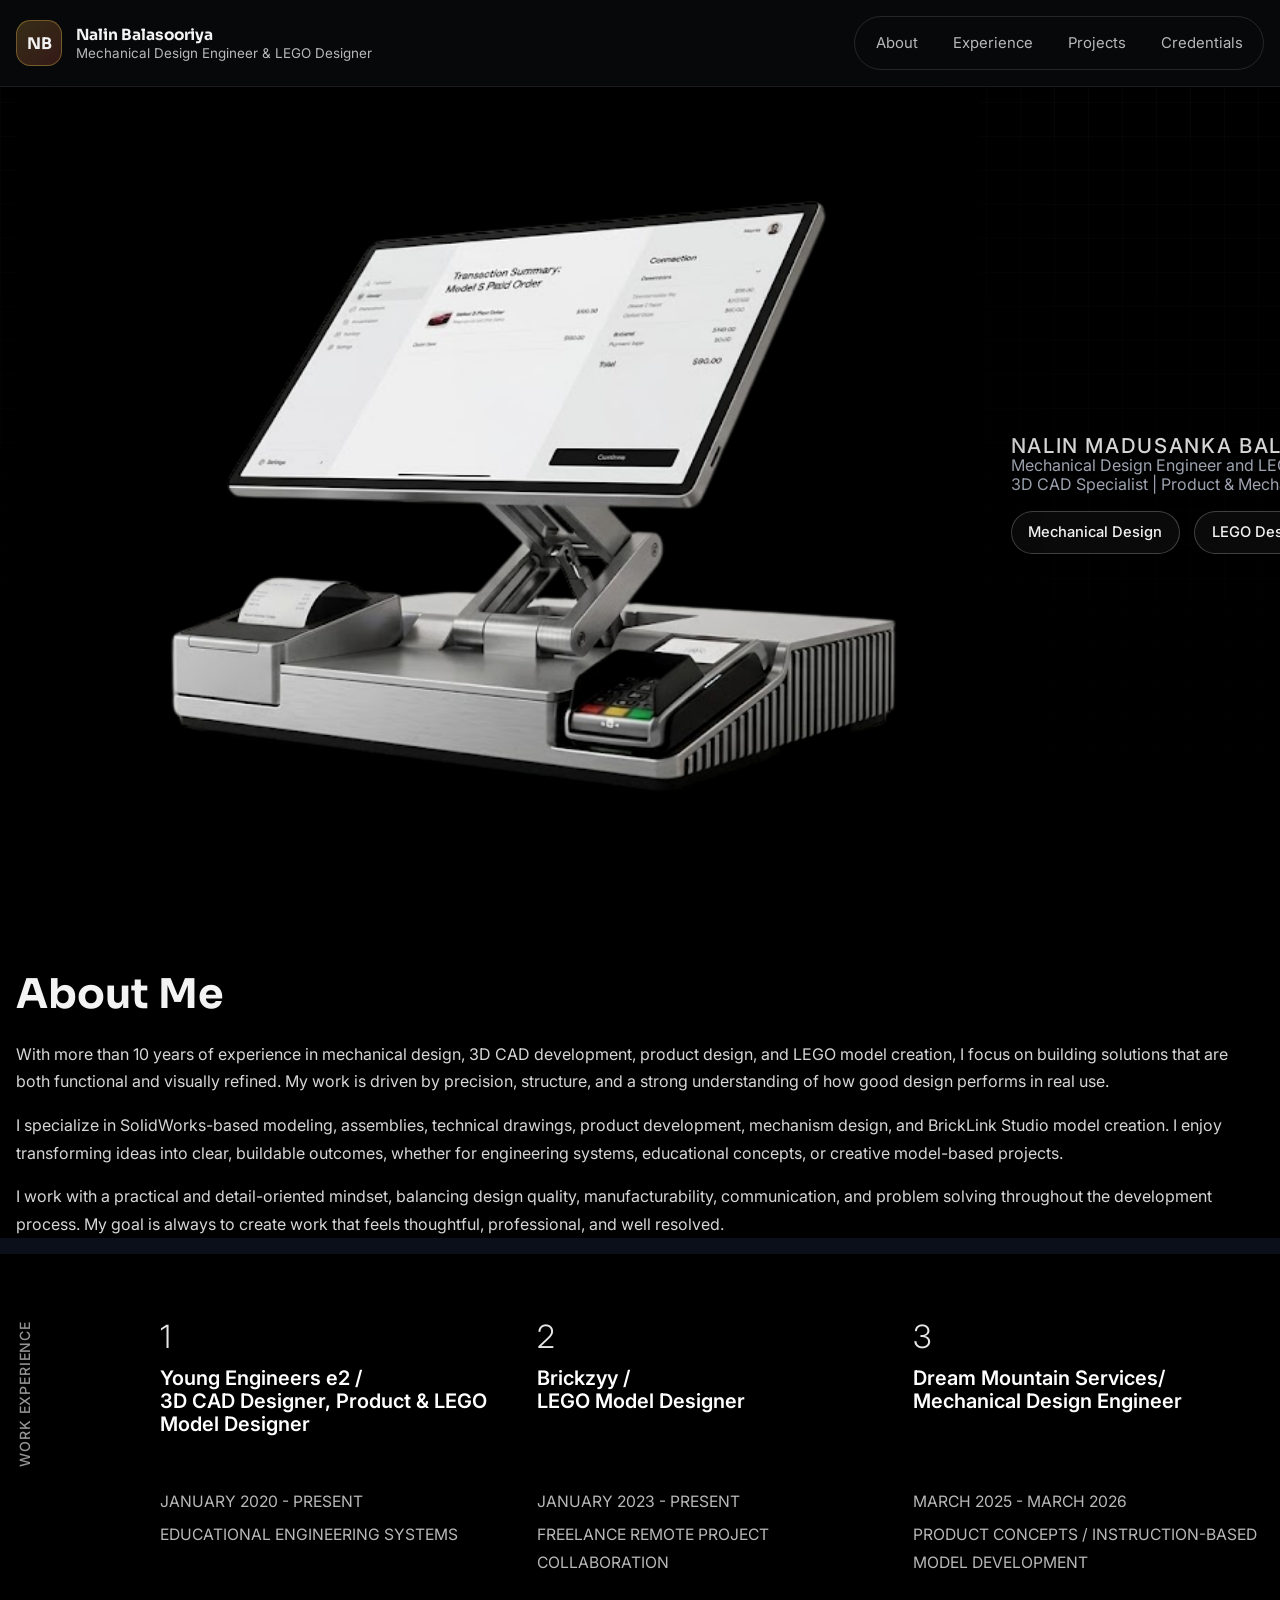
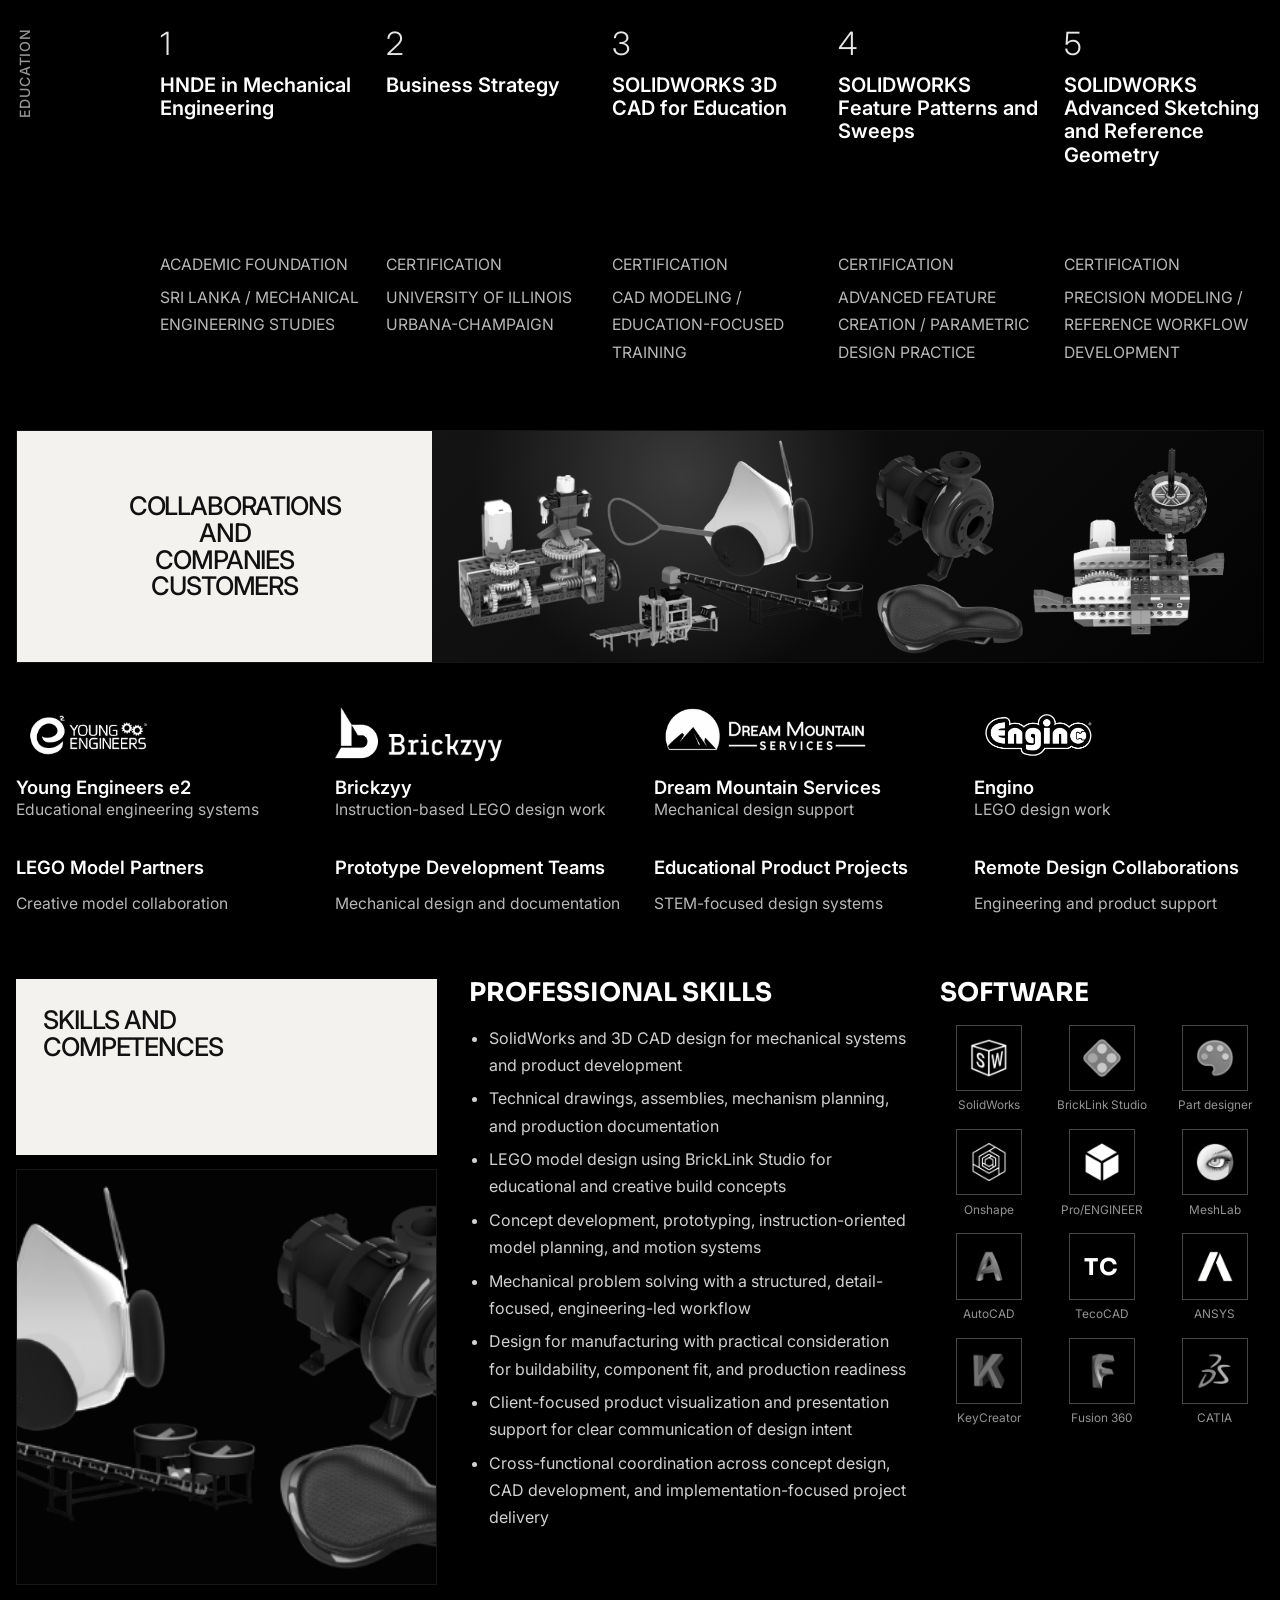
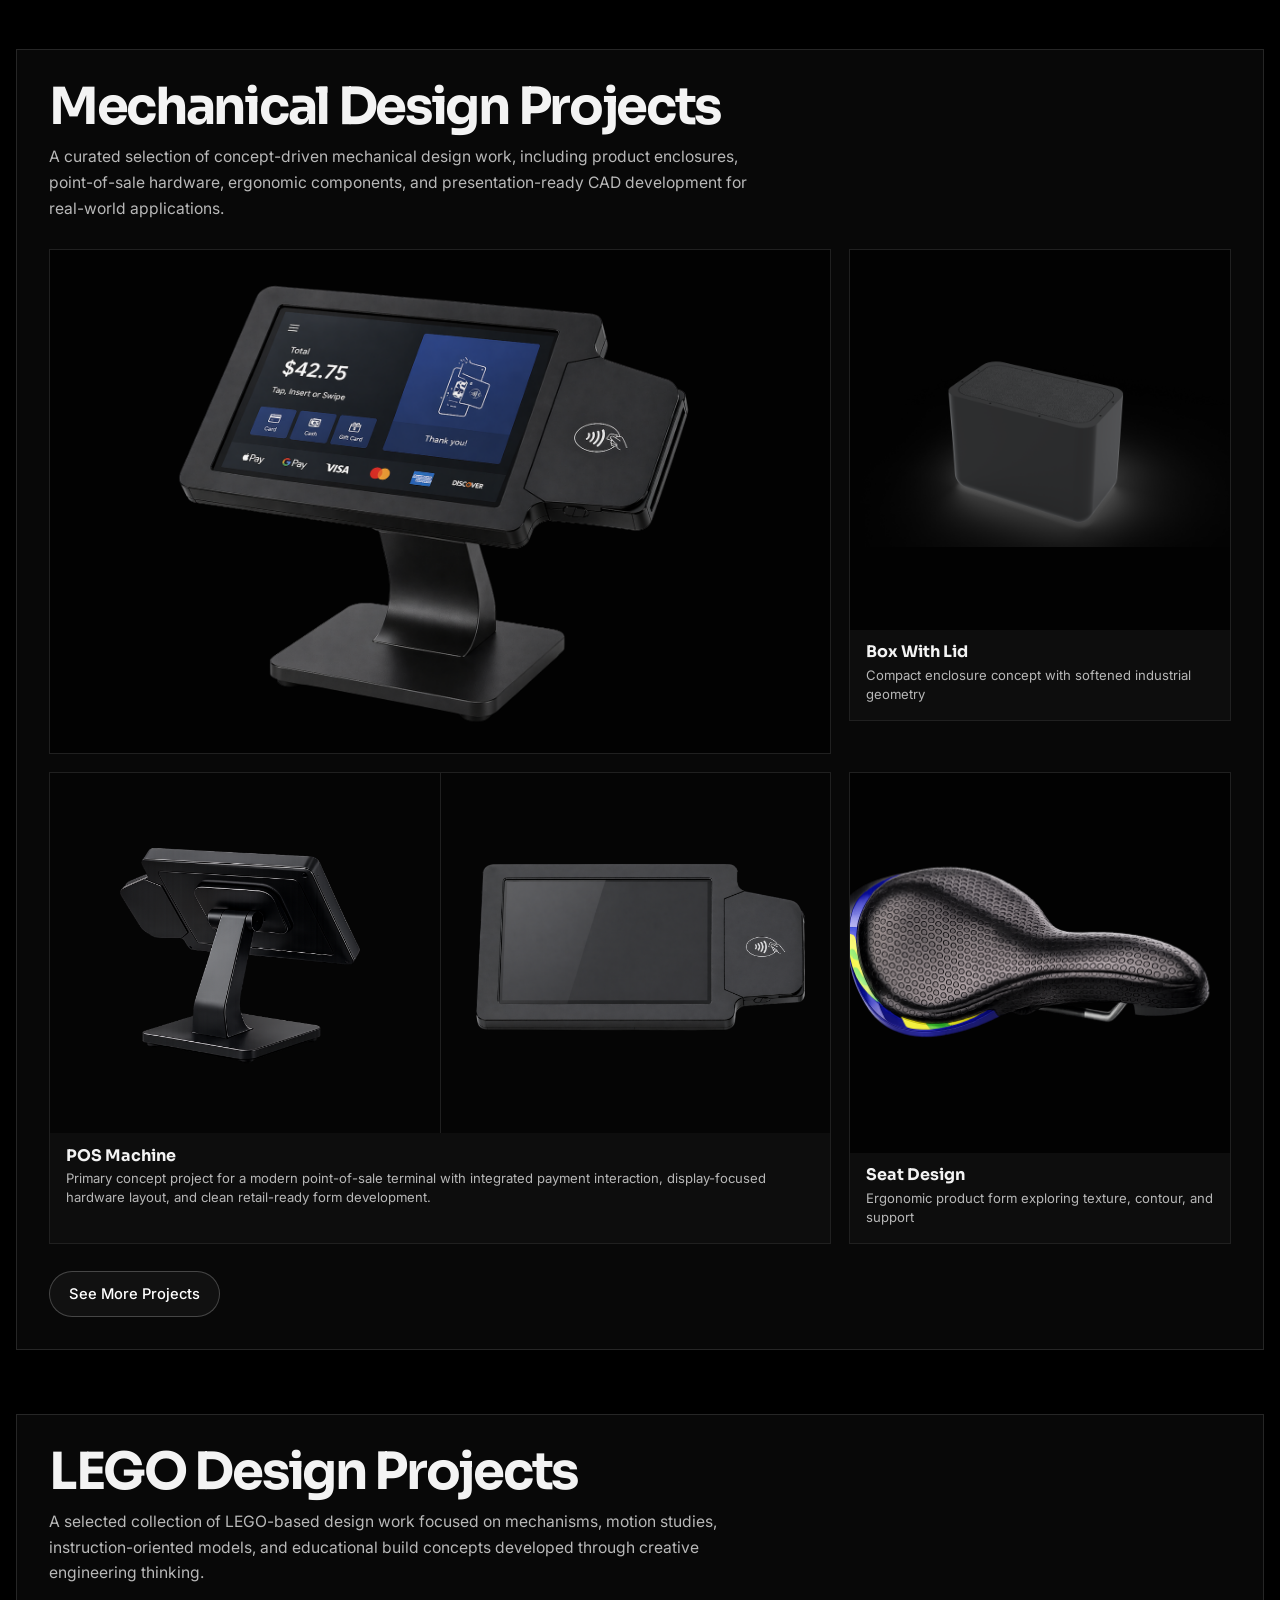
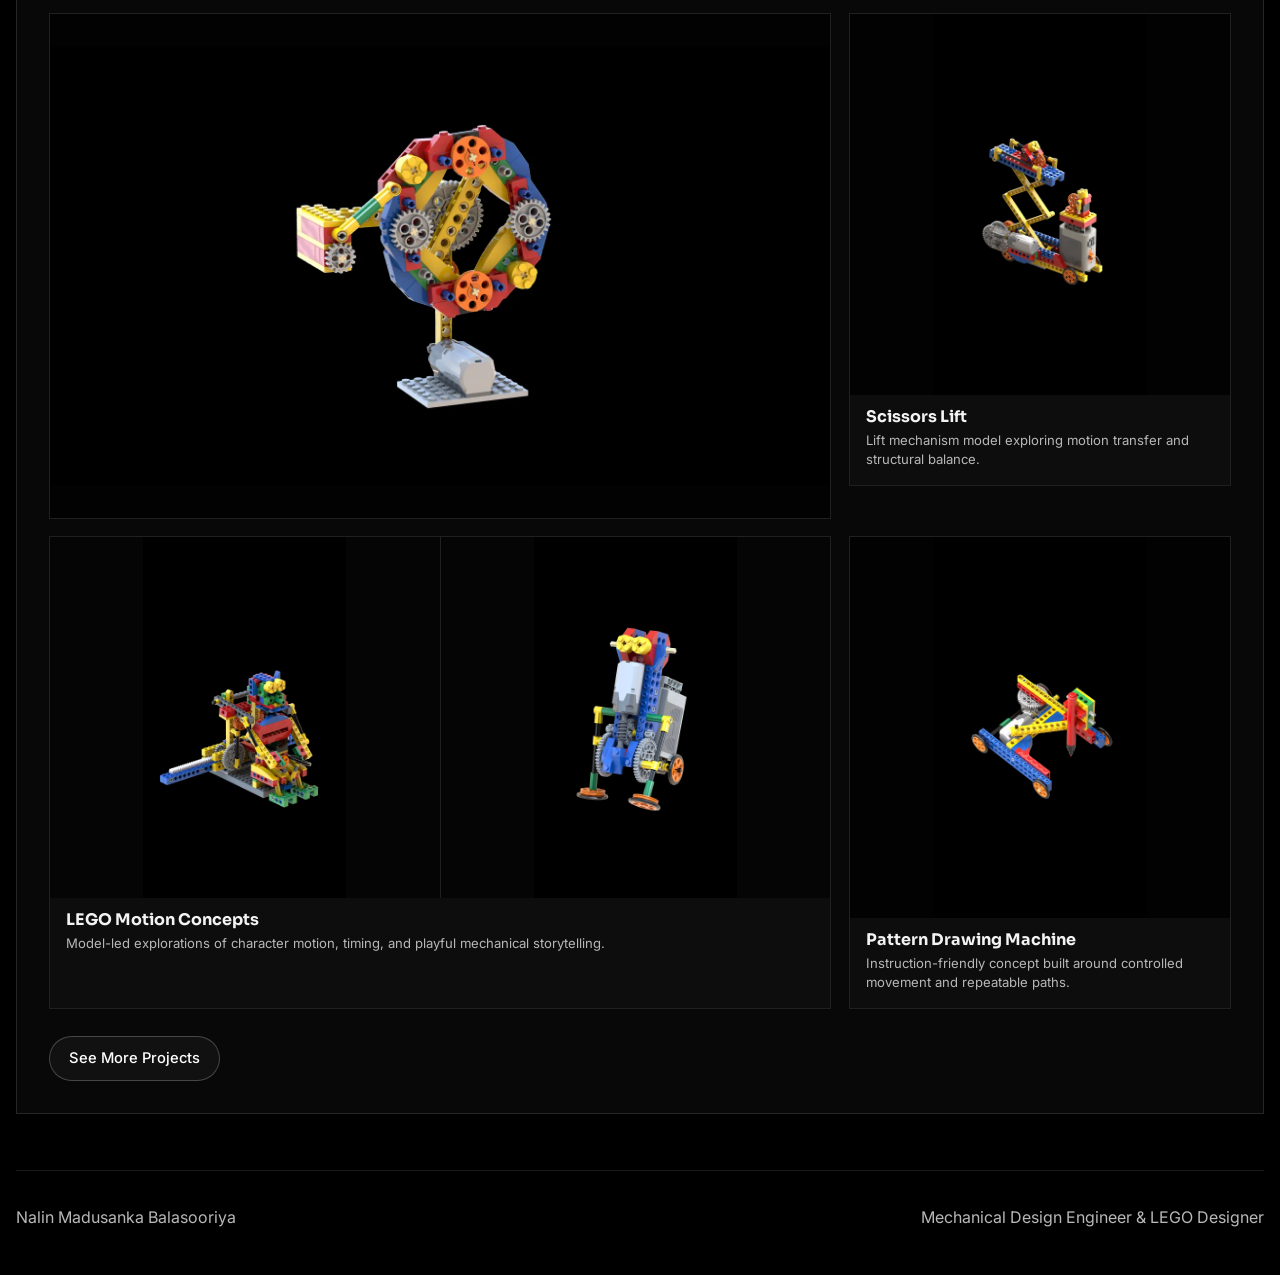
==== commit 49179324: "Set up GitHub Pages deployment" ====
--- a/index.html
+++ b/index.html
@@ -43,7 +43,6 @@
           <a href="#experience">Experience</a>
           <a href="projects.html">Projects</a>
           <a href="#credentials">Credentials</a>
-          <a href="#contact">Contact</a>
         </nav>
       </div>
     </header>
@@ -100,54 +99,6 @@
             </p>
           </div>
 
-          <div class="contact-band reveal" id="contact">
-            <div class="contact-band-visual">
-              <img
-                class="contact-band-photo"
-                src="assets/profile/nalin-profile.png"
-                alt="Portrait of Nalin Madusanka Balasooriya"
-                loading="lazy"
-              />
-            </div>
-
-            <div class="contact-band-details">
-              <div class="contact-band-person">
-                <h3>NALIN MADUSANKA BALASOORIYA</h3>
-                <span>02/15/1994</span>
-                <span>Colombo,</span>
-                <span>Sri Lanka</span>
-              </div>
-
-              <div class="contact-band-info">
-                <h3>CONTACT INFO</h3>
-                <a href="mailto:nalin4uaz@gmail.com" class="contact-band-link">
-                  <span>nalin4uaz@gmail.com</span>
-                  <span class="contact-band-icon" aria-hidden="true">
-                    <svg viewBox="0 0 24 24" role="img" focusable="false">
-                      <path
-                        d="M3 5.75A1.75 1.75 0 0 1 4.75 4h14.5A1.75 1.75 0 0 1 21 5.75v12.5A1.75 1.75 0 0 1 19.25 20H4.75A1.75 1.75 0 0 1 3 18.25V5.75Zm1.5.39v.18l7.02 5.63a.75.75 0 0 0 .96 0l7.02-5.63v-.18a.25.25 0 0 0-.25-.25H4.75a.25.25 0 0 0-.25.25Zm15 2.11-6.08 4.88a2.25 2.25 0 0 1-2.84 0L4.5 8.25v10a.25.25 0 0 0 .25.25h14.5a.25.25 0 0 0 .25-.25v-10Z"
-                      />
-                    </svg>
-                  </span>
-                </a>
-                <a
-                  href="https://www.linkedin.com/in/nalin-madusanka-balasooriya"
-                  class="contact-band-link"
-                  target="_blank"
-                  rel="noreferrer"
-                >
-                  <span>linkedin.com/in/nalin-madusanka-balasooriya</span>
-                  <span class="contact-band-icon" aria-hidden="true">
-                    <svg viewBox="0 0 24 24" role="img" focusable="false">
-                      <path
-                        d="M6.94 8.5A1.56 1.56 0 1 1 6.94 5.38a1.56 1.56 0 0 1 0 3.12ZM5.63 9.75h2.63V18H5.63V9.75Zm4.13 0h2.52v1.13h.04c.35-.66 1.22-1.35 2.5-1.35 2.67 0 3.18 1.76 3.18 4.05V18h-2.63v-3.93c0-.94-.02-2.15-1.31-2.15-1.31 0-1.51 1.02-1.51 2.08V18H9.76V9.75Z"
-                      />
-                    </svg>
-                  </span>
-                </a>
-              </div>
-            </div>
-          </div>
         </div>
       </section>
 
--- a/styles.css
+++ b/styles.css
@@ -24,8 +24,7 @@
 }
 
 section[id],
-.about-block,
-.contact-band {
+.about-block {
   scroll-margin-top: 7.25rem;
 }
 
@@ -344,119 +343,6 @@
   line-height: 1.72;
 }
 
-.contact-band {
-  display: grid;
-  grid-template-columns: 155px minmax(0, 1fr);
-  column-gap: 0.75rem;
-  margin-top: 8rem;
-  background: var(--white);
-  color: var(--text-dark);
-  box-shadow: var(--shadow);
-  overflow: hidden;
-}
-
-.contact-band-visual {
-  min-height: 5.8rem;
-  background: #d9d9d9;
-}
-
-.contact-band-photo {
-  display: block;
-  width: 100%;
-  height: 100%;
-  object-fit: cover;
-  object-position: center top;
-  transform: scale(1.18);
-  transform-origin: center top;
-  filter: grayscale(1);
-}
-
-.contact-band-details {
-  display: grid;
-  grid-template-columns: 1fr 1fr;
-  gap: 1rem;
-  padding: 0.55rem 1rem;
-}
-
-.contact-band-person h3,
-.contact-band-info h3 {
-  margin: 0;
-  font-family: "Sora", sans-serif;
-  font-size: 1.08rem;
-  line-height: 0.9;
-}
-
-.contact-band-info h3 {
-  font-size: 1.82rem;
-}
-
-.contact-band-person span,
-.contact-band-info a {
-  display: block;
-}
-
-.contact-band-person span {
-  margin-top: 0.34rem;
-  color: rgba(17, 17, 17, 0.52);
-  font-size: 1rem;
-  line-height: 1.15;
-}
-
-.contact-band-info {
-  text-align: right;
-  display: grid;
-  justify-items: end;
-  align-content: start;
-  row-gap: 0.2rem;
-}
-
-.contact-band-info h3 {
-  margin-bottom: 0.1rem;
-}
-
-.contact-band-info a {
-  margin-top: 0;
-  padding: 0;
-  color: rgba(17, 17, 17, 0.72);
-  font-size: 0.98rem;
-  line-height: 1;
-}
-
-.contact-band-link {
-  display: inline-grid;
-  grid-template-columns: auto 1.15rem;
-  align-items: center;
-  column-gap: 0.65rem;
-  width: auto;
-  justify-content: end;
-}
-
-.contact-band-info a.contact-band-link {
-  display: inline-grid;
-}
-
-.contact-band-link span:first-child {
-  text-align: right;
-}
-
-.contact-band-icon {
-  display: inline-flex;
-  align-items: center;
-  justify-content: center;
-  width: 1.15rem;
-  height: 1.15rem;
-  color: #111111;
-  flex: 0 0 auto;
-  justify-self: end;
-}
-
-.contact-band-icon svg {
-  display: block;
-  width: 100%;
-  height: 100%;
-  fill: currentColor;
-}
-
 .story-section {
   padding: 4rem 0 0;
 }
@@ -624,7 +510,6 @@
 .experience-page .story-grid,
 #projects .story-grid,
 #credentials .story-grid,
-#contact .story-grid,
 #mechanical-projects .story-grid,
 #lego-projects .story-grid,
 #project-archive .story-grid,
@@ -636,7 +521,6 @@
 .experience-page .story-index,
 #projects .story-index,
 #credentials .story-index,
-#contact .story-index,
 #mechanical-projects .story-index,
 #lego-projects .story-index,
 #project-archive .story-index,
@@ -1317,8 +1201,6 @@
   .mosaic-gallery,
   .hero-gallery,
   .experience-row,
-  .contact-band,
-  .contact-band-details,
   .project-showcase-grid {
     grid-template-columns: 1fr;
   }
@@ -1356,9 +1238,6 @@
     grid-template-columns: 1fr;
   }
 
-  .contact-band-info {
-    text-align: left;
-  }
 }
 
 @media (max-width: 760px) {
@@ -1438,12 +1317,4 @@
   .project-sample-duo {
     grid-template-columns: 1fr;
   }
-
-  .contact-band {
-    margin-top: 4rem;
-  }
-
-  .contact-band-visual {
-    min-height: 5.6rem;
-  }
-}
+}
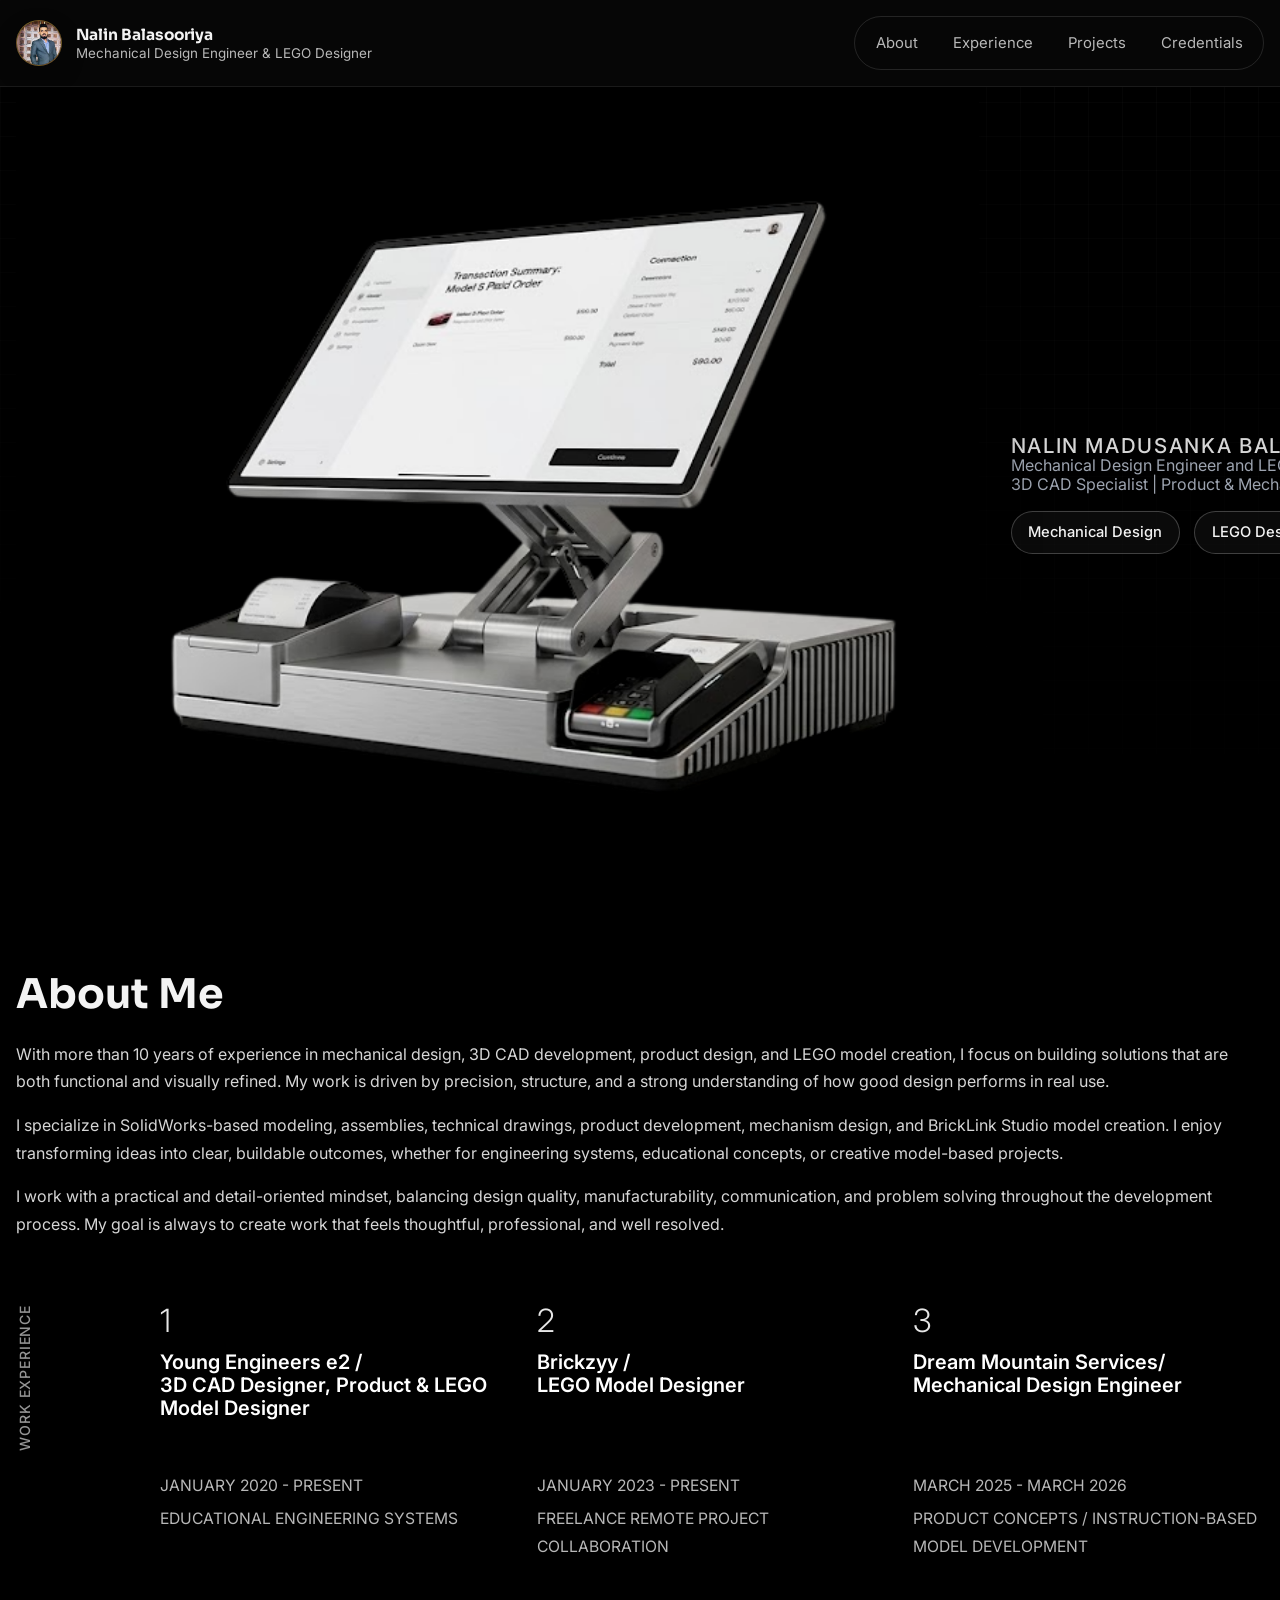
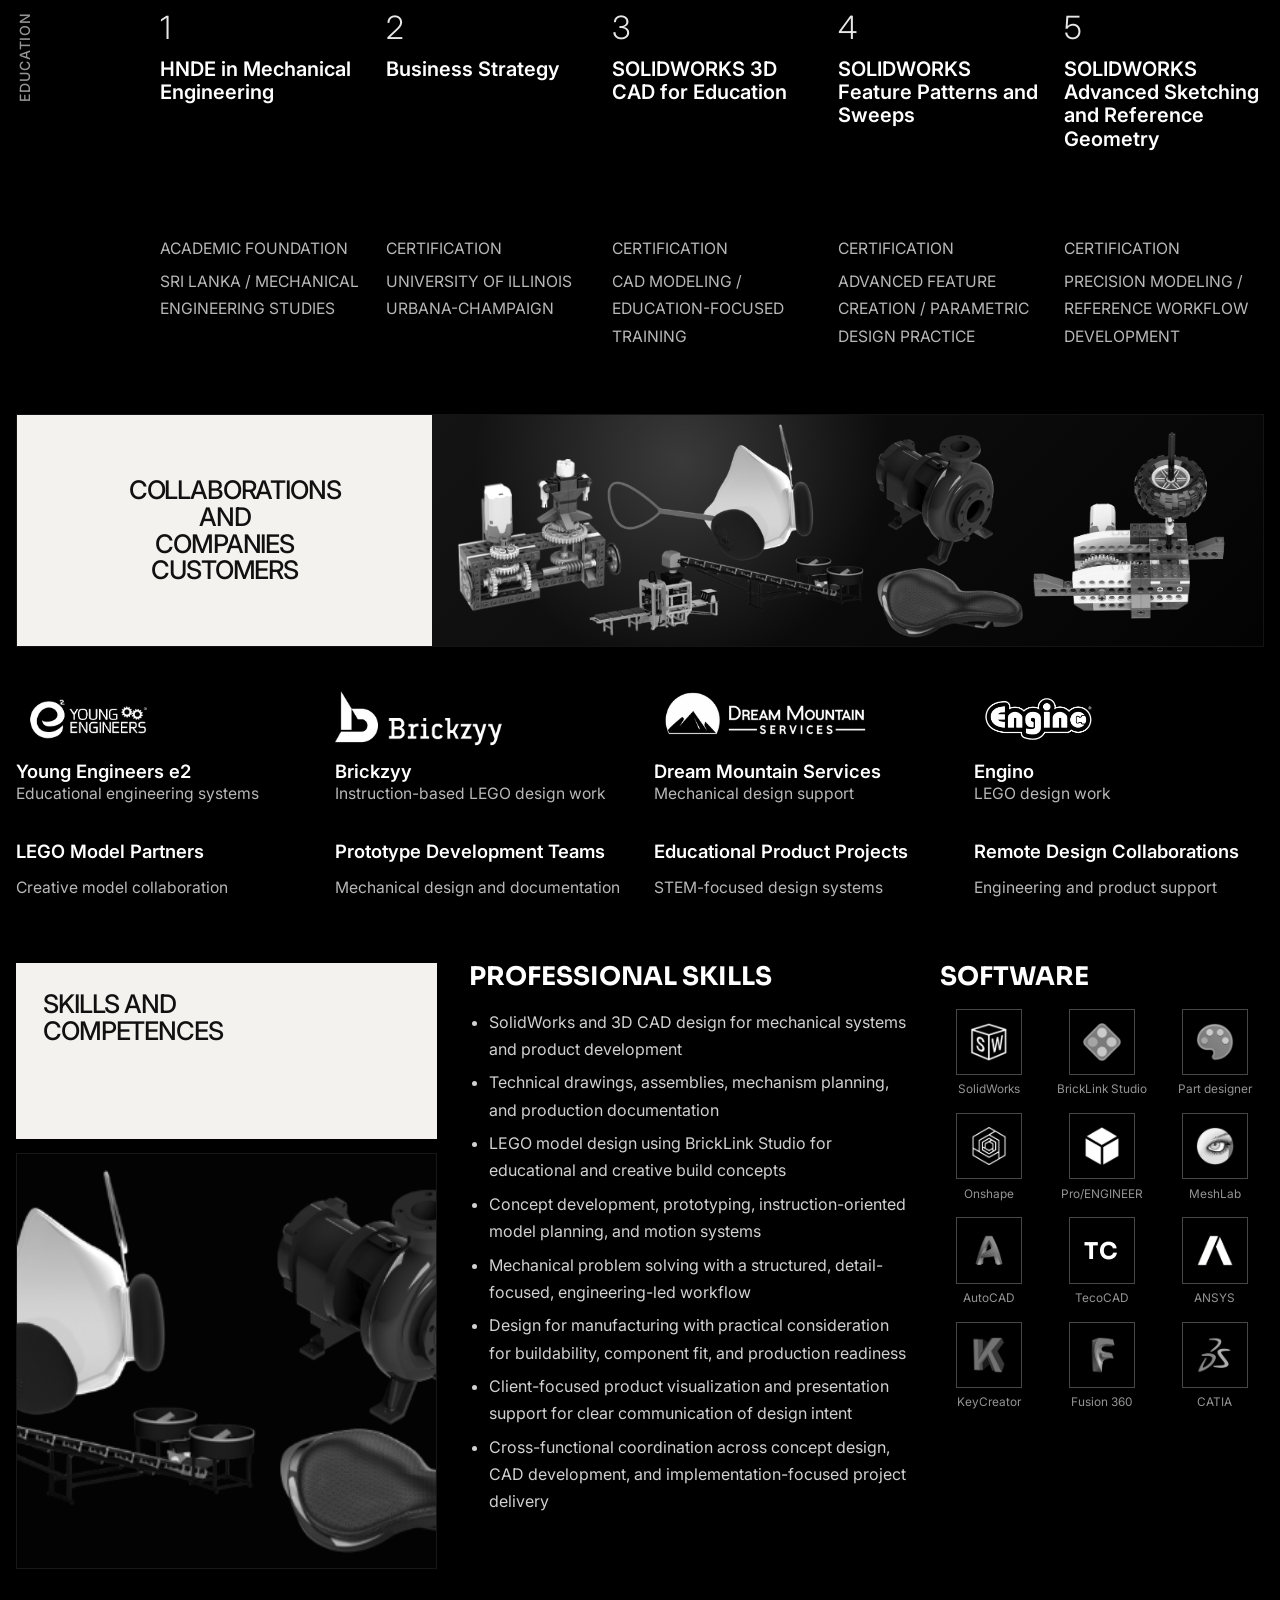
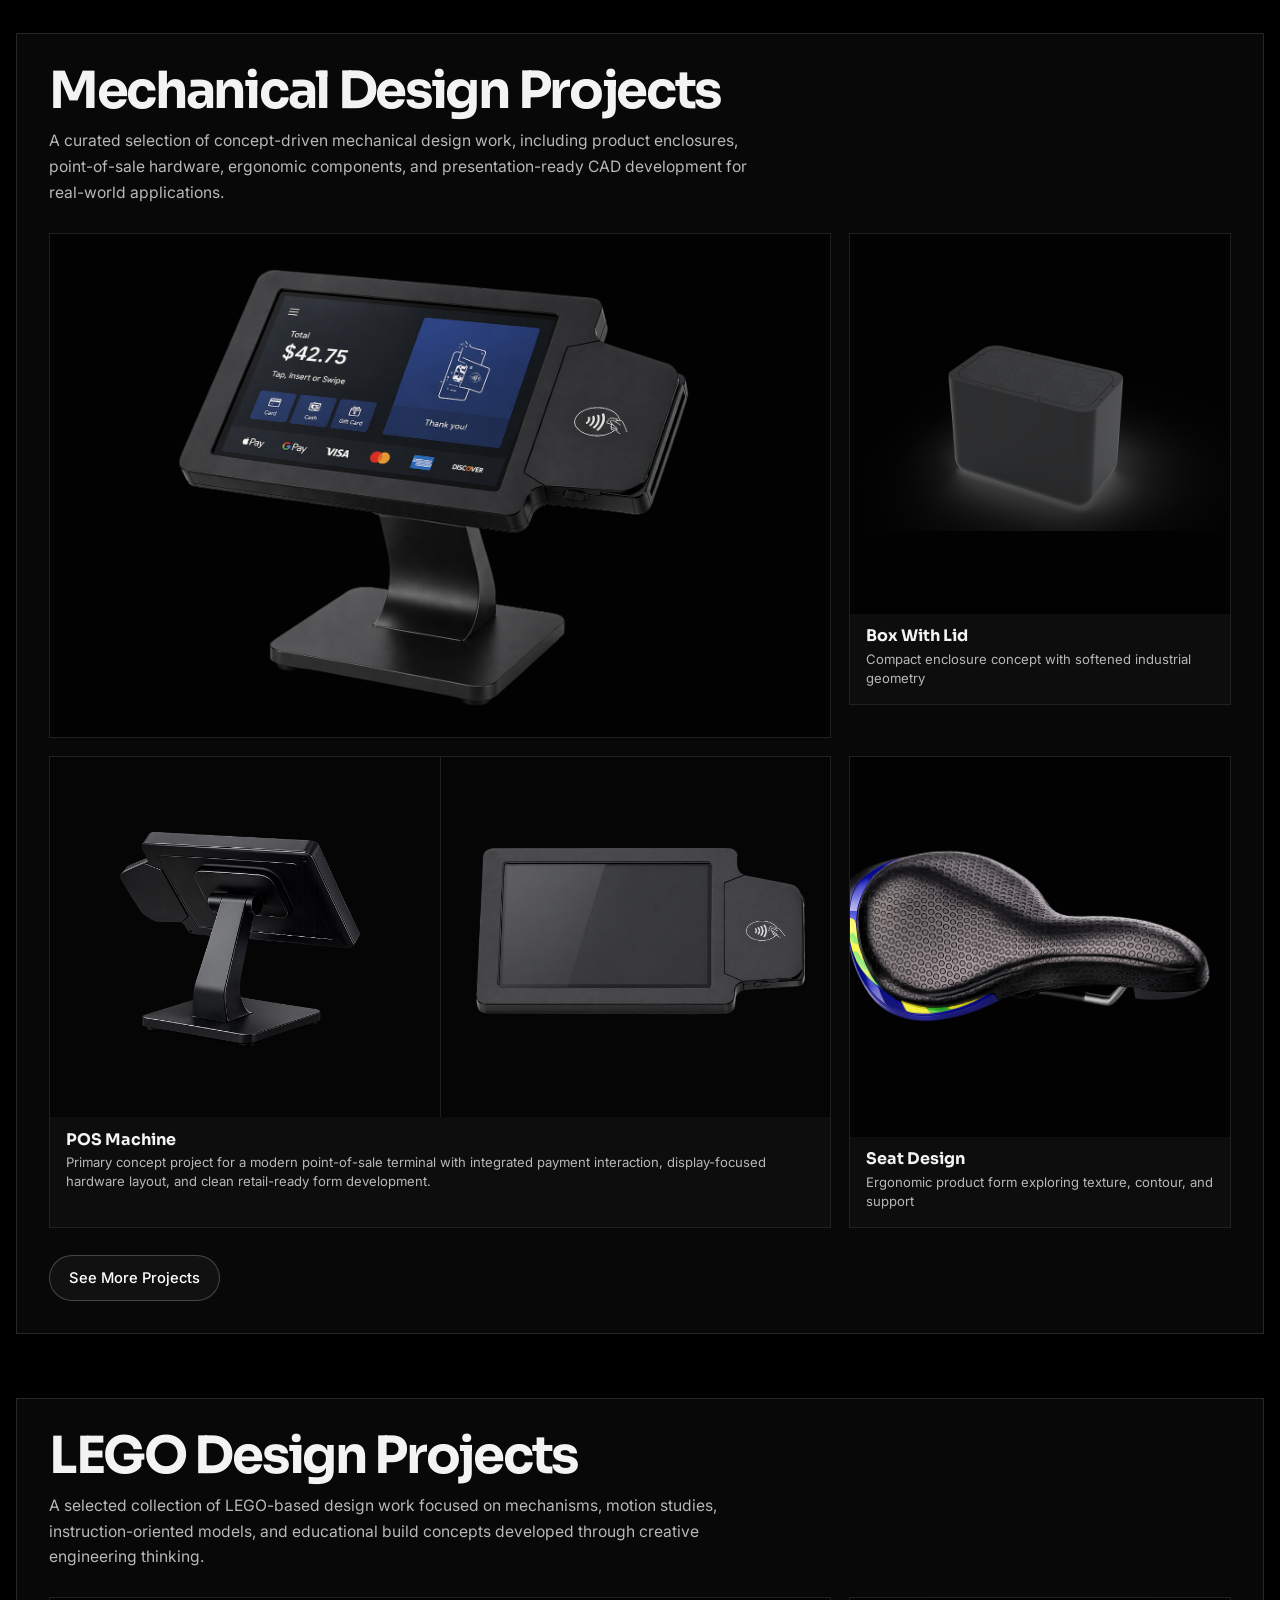
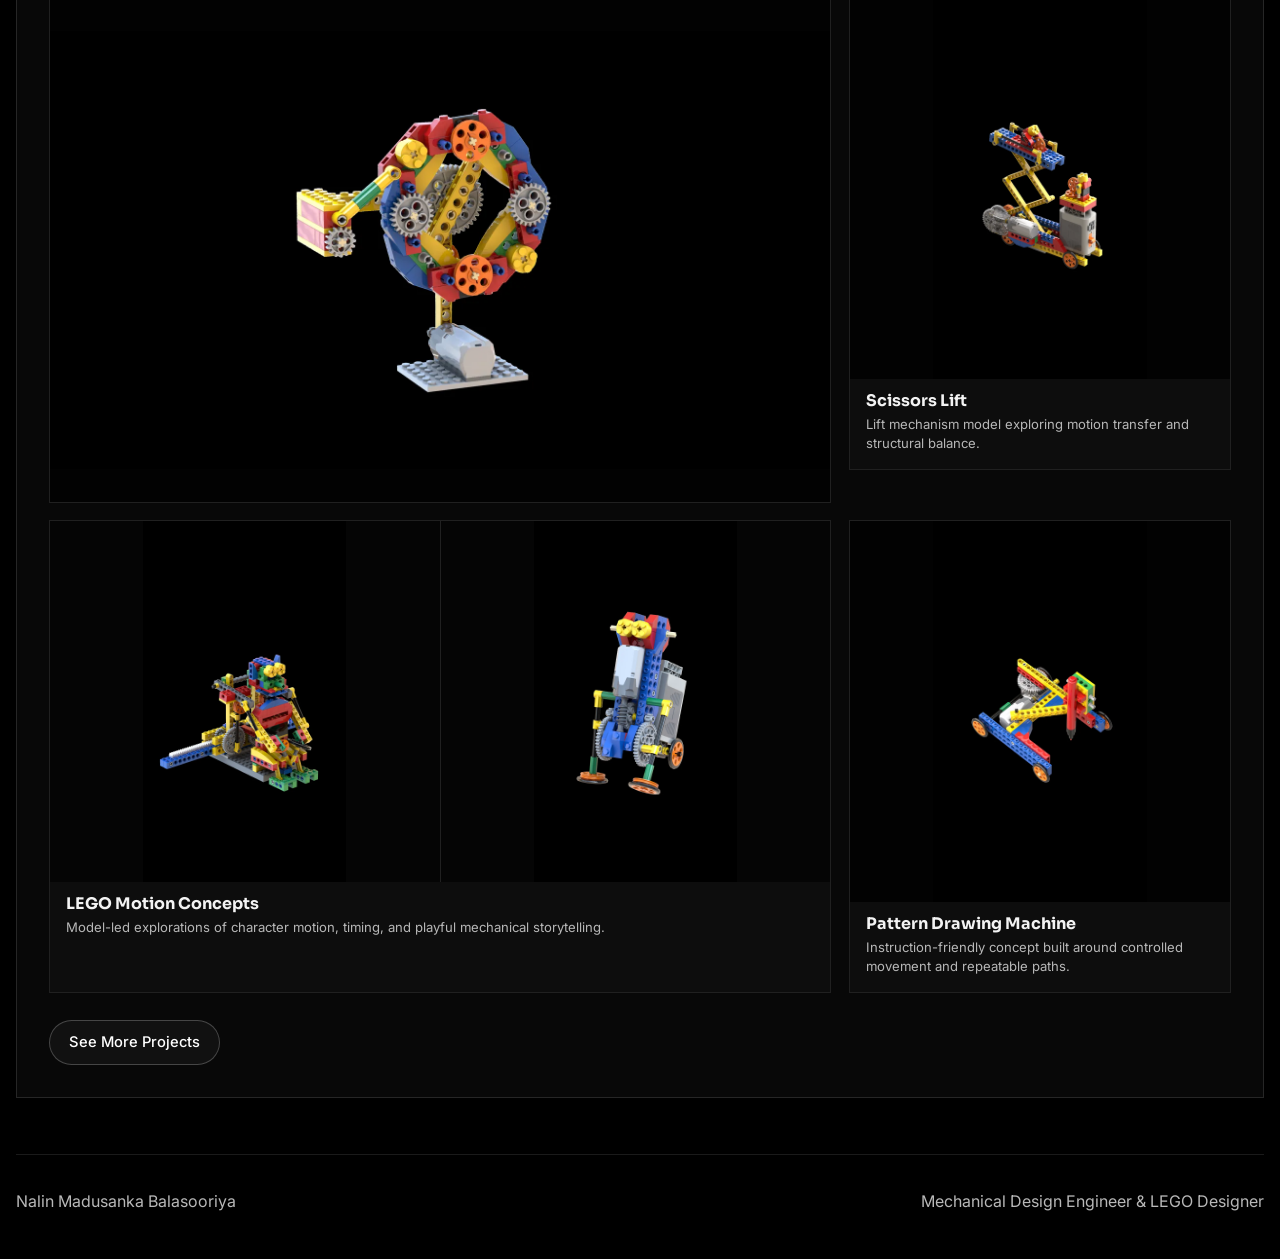
==== commit 1db279aa: "Add profile photo to site header" ====
--- a/index.html
+++ b/index.html
@@ -14,13 +14,20 @@
       href="https://fonts.googleapis.com/css2?family=Inter:wght@400;500;600;700;800&family=Sora:wght@600;700;800&display=swap"
       rel="stylesheet"
     />
-    <link rel="stylesheet" href="styles.css?v=3" />
+    <link rel="stylesheet" href="styles.css?v=5" />
   </head>
   <body>
     <header class="topbar">
       <div class="shell topbar-inner">
         <a class="brand" href="#home" aria-label="Go to homepage">
-          <span class="brand-mark">NB</span>
+          <span class="brand-mark" aria-hidden="true">
+            <img
+              src="assets/profile/nalin-profile.png"
+              alt=""
+              loading="eager"
+              decoding="async"
+            />
+          </span>
           <span class="brand-copy">
             <strong>Nalin Balasooriya</strong>
             <span>Mechanical Design Engineer & LEGO Designer</span>
--- a/styles.css
+++ b/styles.css
@@ -1,5 +1,5 @@
 :root {
-  --bg: #0b0f1a;
+  --bg: #000000;
   --bg-soft: #121212;
   --white: #f4f2ee;
   --white-soft: #ece8e1;
@@ -92,15 +92,25 @@
 }
 
 .brand-mark {
-  display: grid;
-  place-items: center;
+  display: inline-flex;
+  align-items: center;
+  justify-content: center;
+  overflow: hidden;
+  flex-shrink: 0;
   width: 2.9rem;
   height: 2.9rem;
   border: 1px solid rgba(227, 185, 74, 0.36);
-  border-radius: 0.9rem;
+  border-radius: 999px;
   background: linear-gradient(135deg, rgba(227, 185, 74, 0.22), rgba(215, 91, 70, 0.22));
-  font-family: "Sora", sans-serif;
-  font-weight: 700;
+  box-shadow: 0 10px 24px rgba(0, 0, 0, 0.24);
+}
+
+.brand-mark img {
+  width: 100%;
+  height: 100%;
+  object-fit: cover;
+  object-position: center;
+  display: block;
 }
 
 .brand-copy {
@@ -341,6 +351,10 @@
   color: rgba(255, 255, 255, 0.84);
   font-size: 1rem;
   line-height: 1.72;
+}
+
+.about-block p:last-child {
+  margin-bottom: 0;
 }
 
 .story-section {
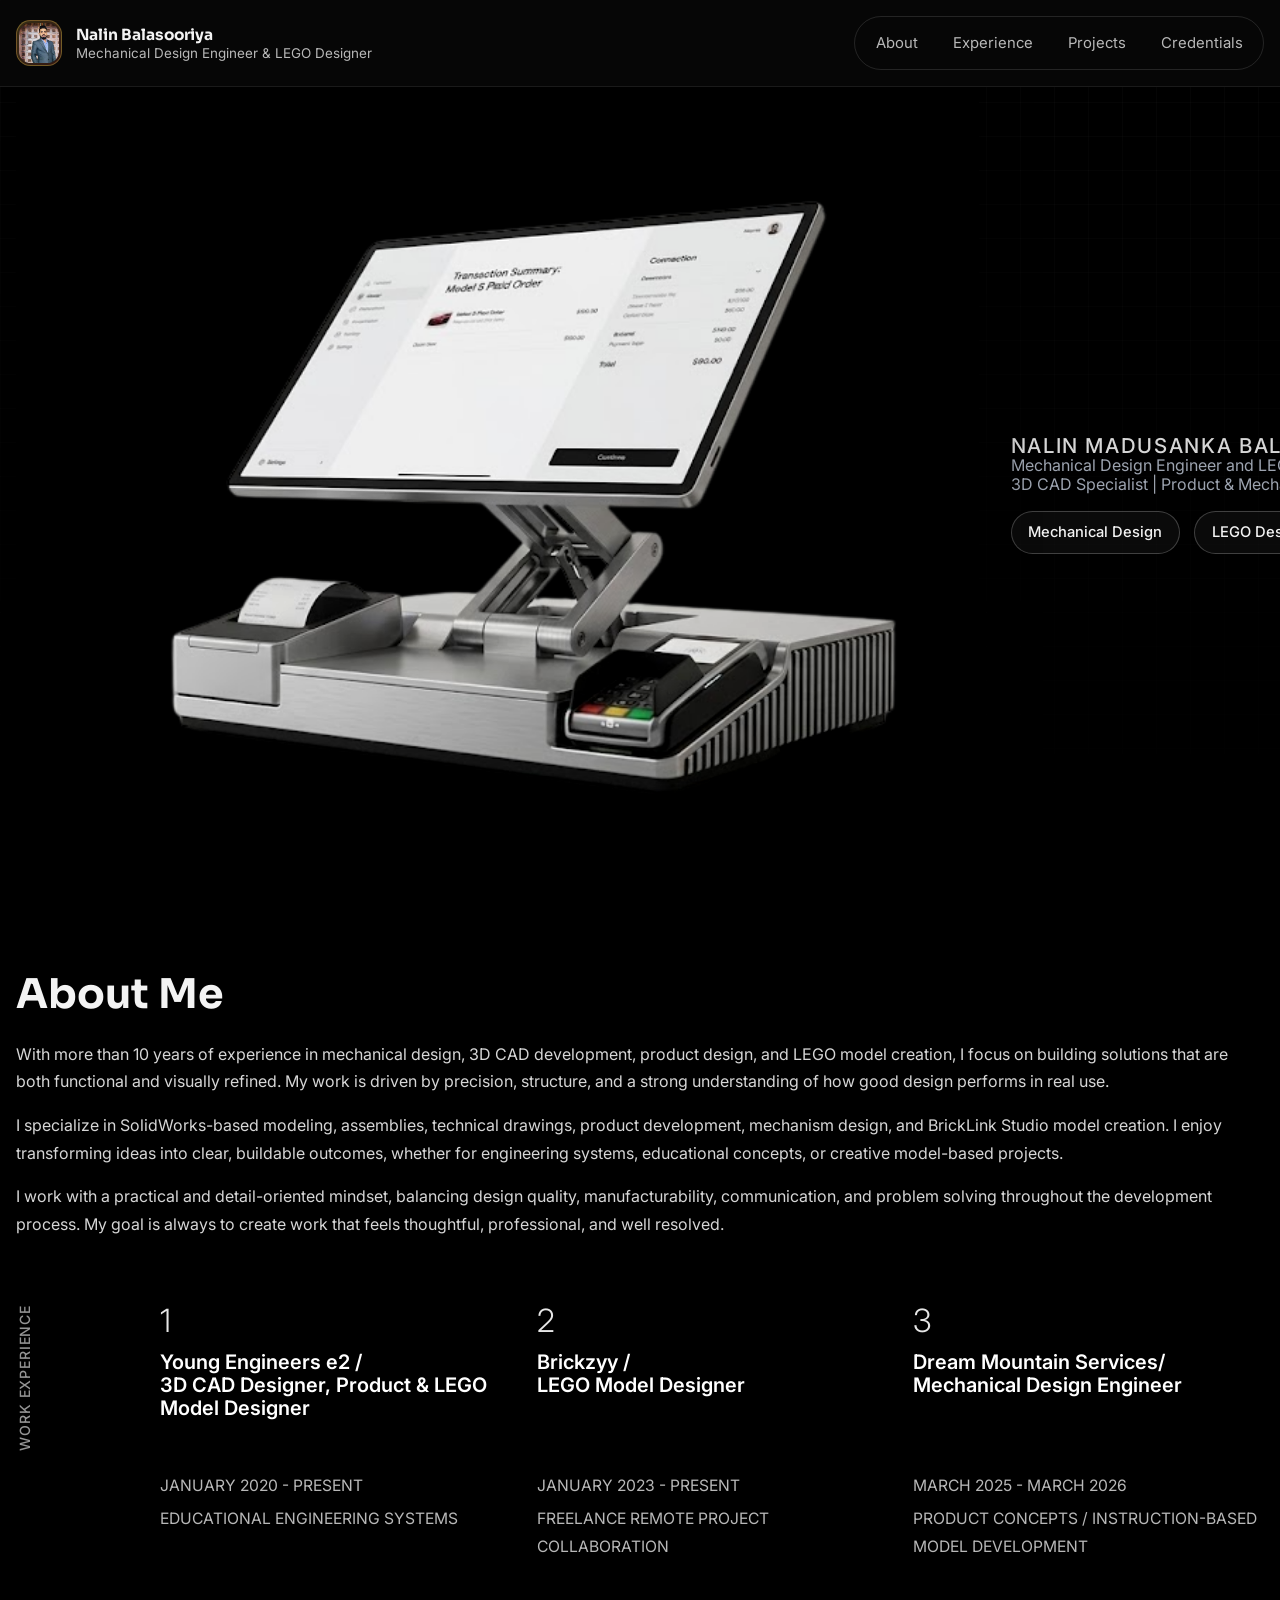
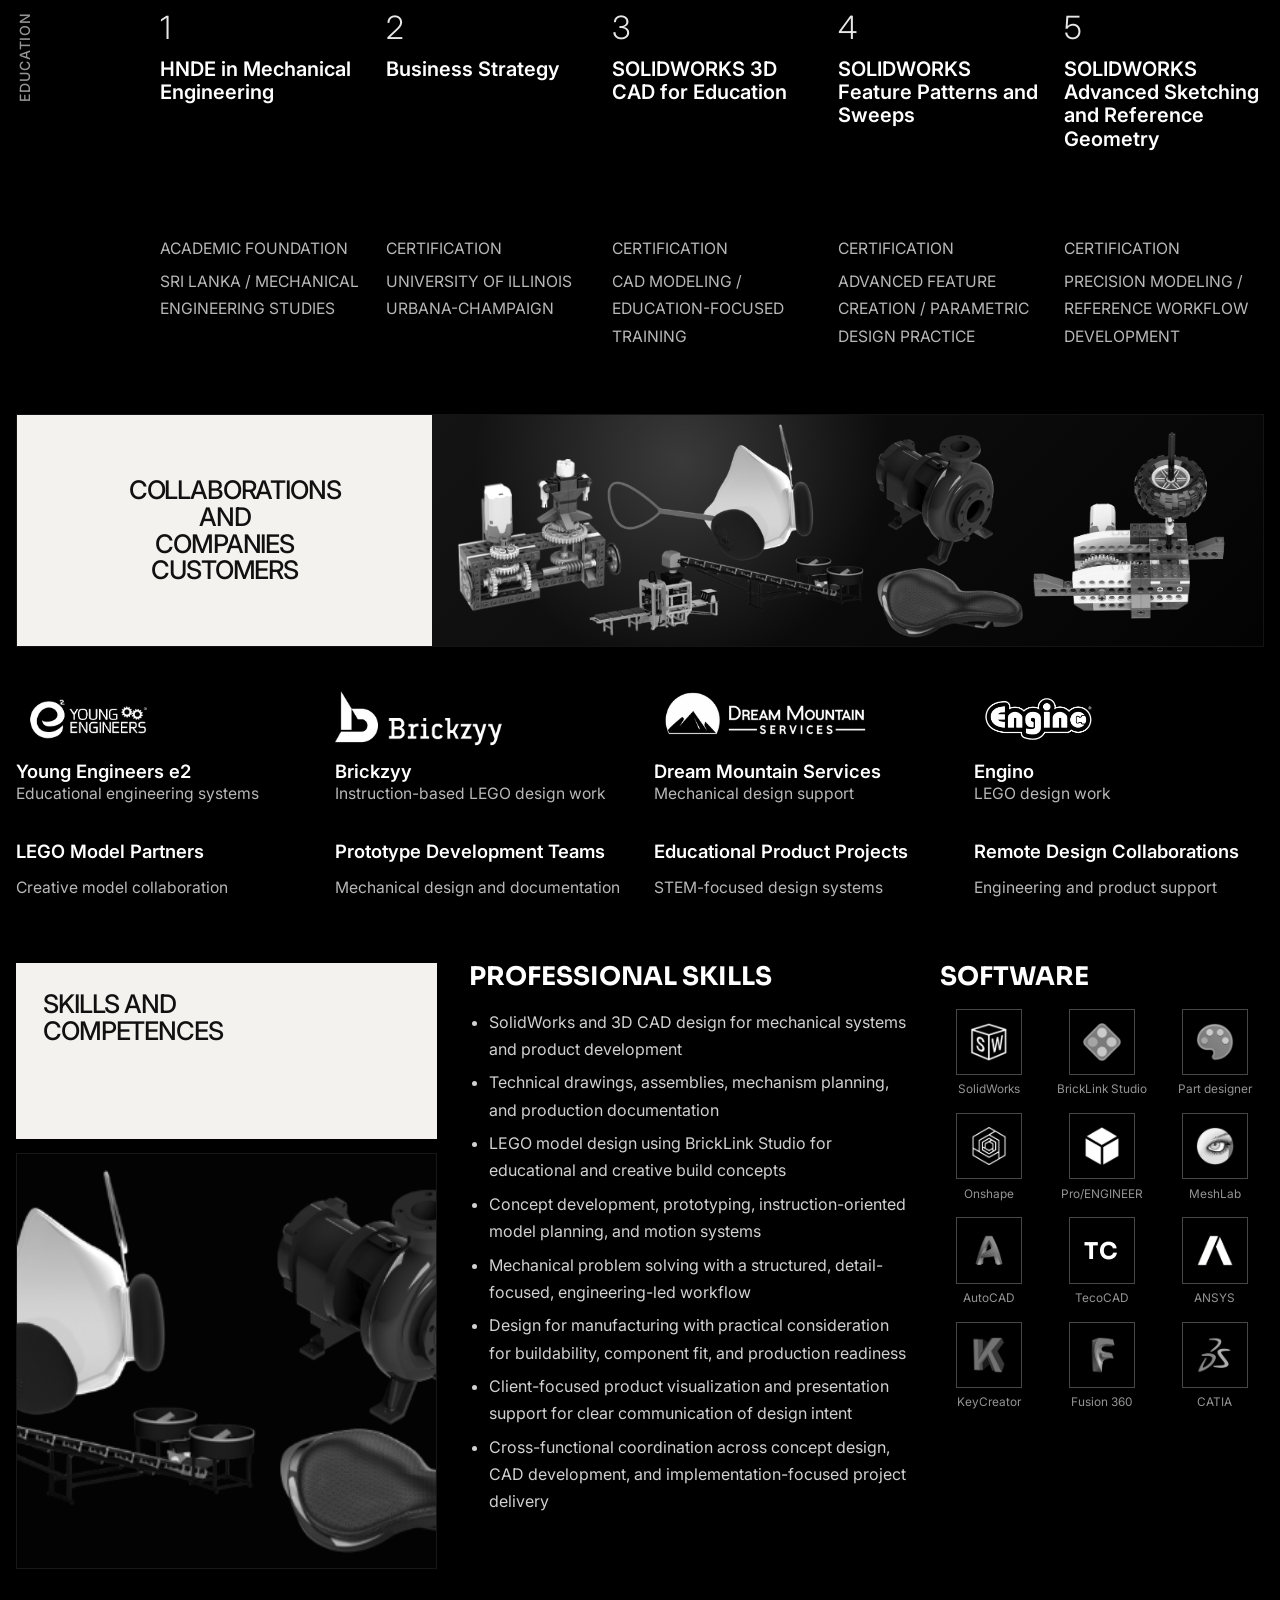
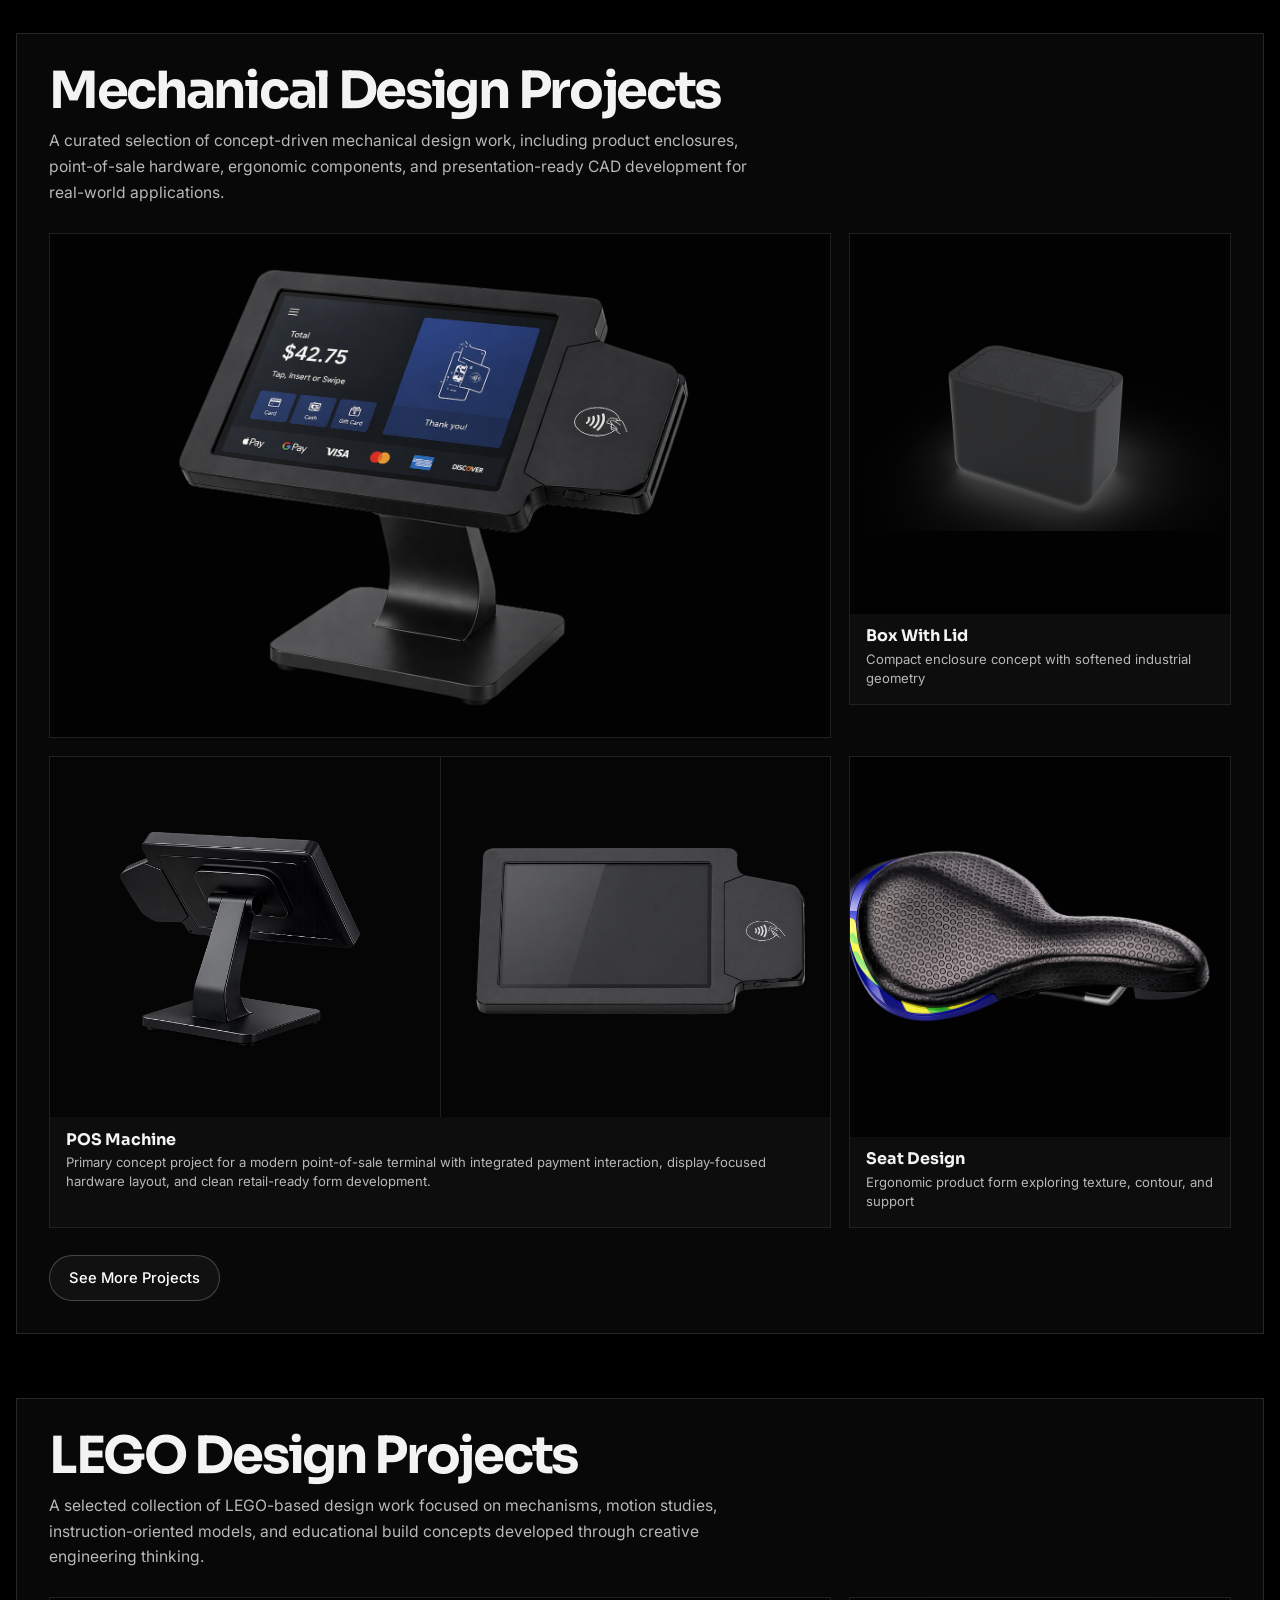
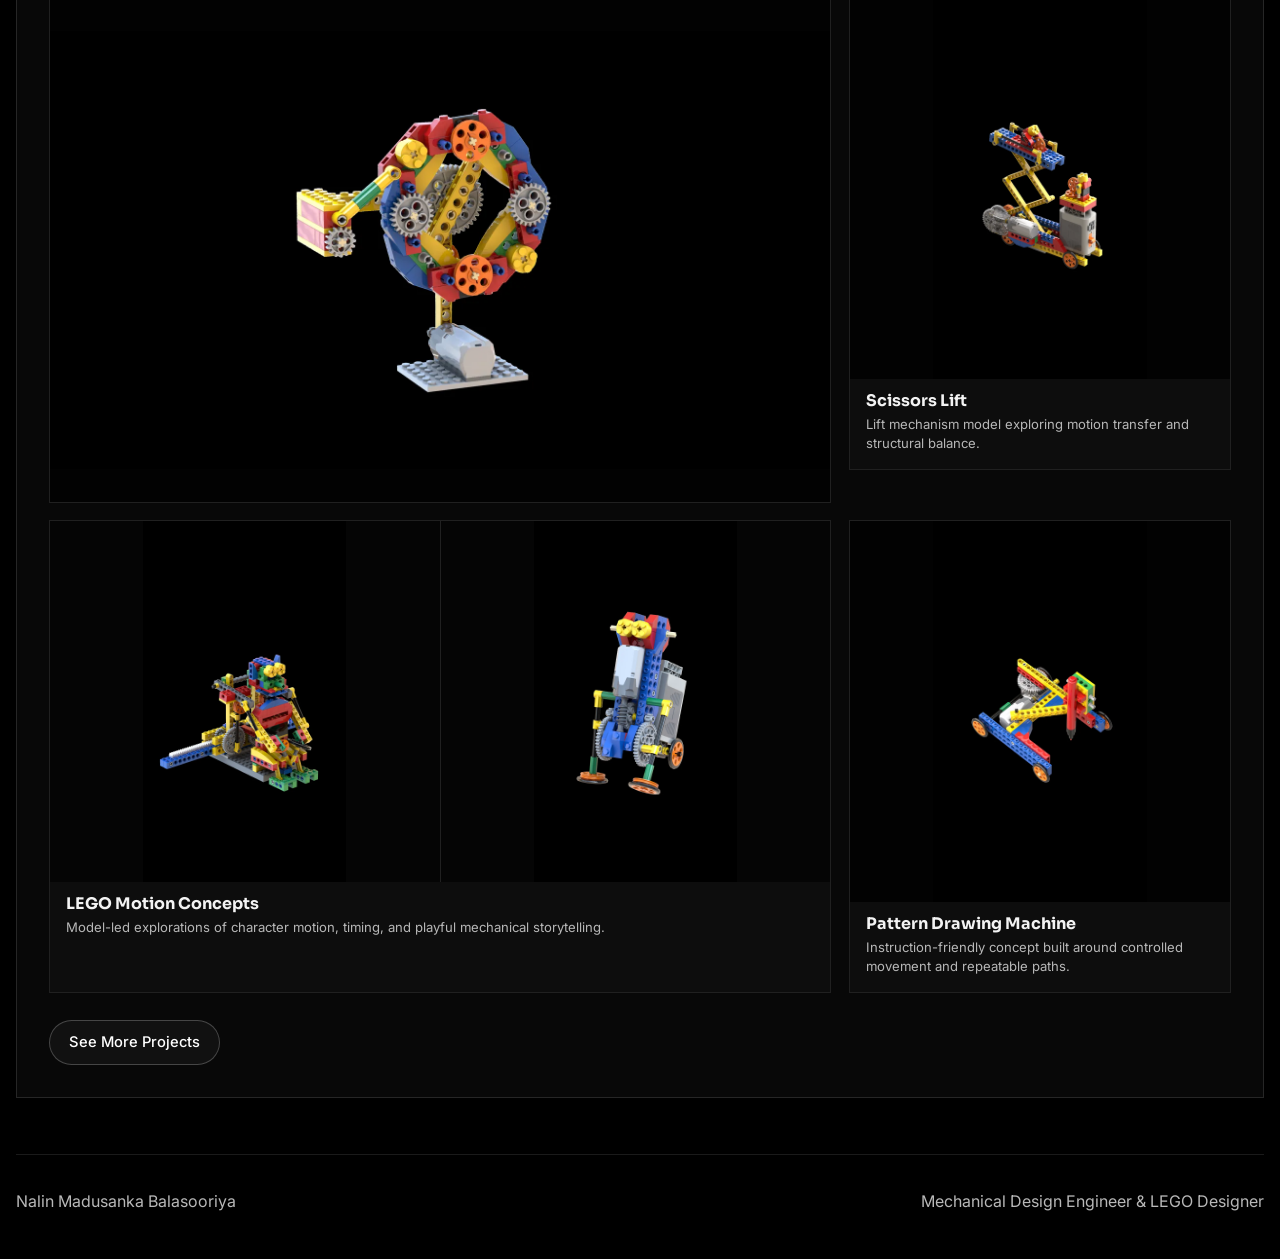
==== commit 95da547e: "Refine square profile photo badge" ====
--- a/index.html
+++ b/index.html
@@ -14,7 +14,7 @@
       href="https://fonts.googleapis.com/css2?family=Inter:wght@400;500;600;700;800&family=Sora:wght@600;700;800&display=swap"
       rel="stylesheet"
     />
-    <link rel="stylesheet" href="styles.css?v=5" />
+    <link rel="stylesheet" href="styles.css?v=6" />
   </head>
   <body>
     <header class="topbar">
--- a/styles.css
+++ b/styles.css
@@ -97,19 +97,21 @@
   justify-content: center;
   overflow: hidden;
   flex-shrink: 0;
+  padding: 0.14rem;
   width: 2.9rem;
   height: 2.9rem;
   border: 1px solid rgba(227, 185, 74, 0.36);
-  border-radius: 999px;
+  border-radius: 0.9rem;
   background: linear-gradient(135deg, rgba(227, 185, 74, 0.22), rgba(215, 91, 70, 0.22));
-  box-shadow: 0 10px 24px rgba(0, 0, 0, 0.24);
 }
 
 .brand-mark img {
   width: 100%;
   height: 100%;
+  border-radius: 0.72rem;
   object-fit: cover;
-  object-position: center;
+  object-position: center top;
+  background: rgba(10, 10, 10, 0.92);
   display: block;
 }
 
